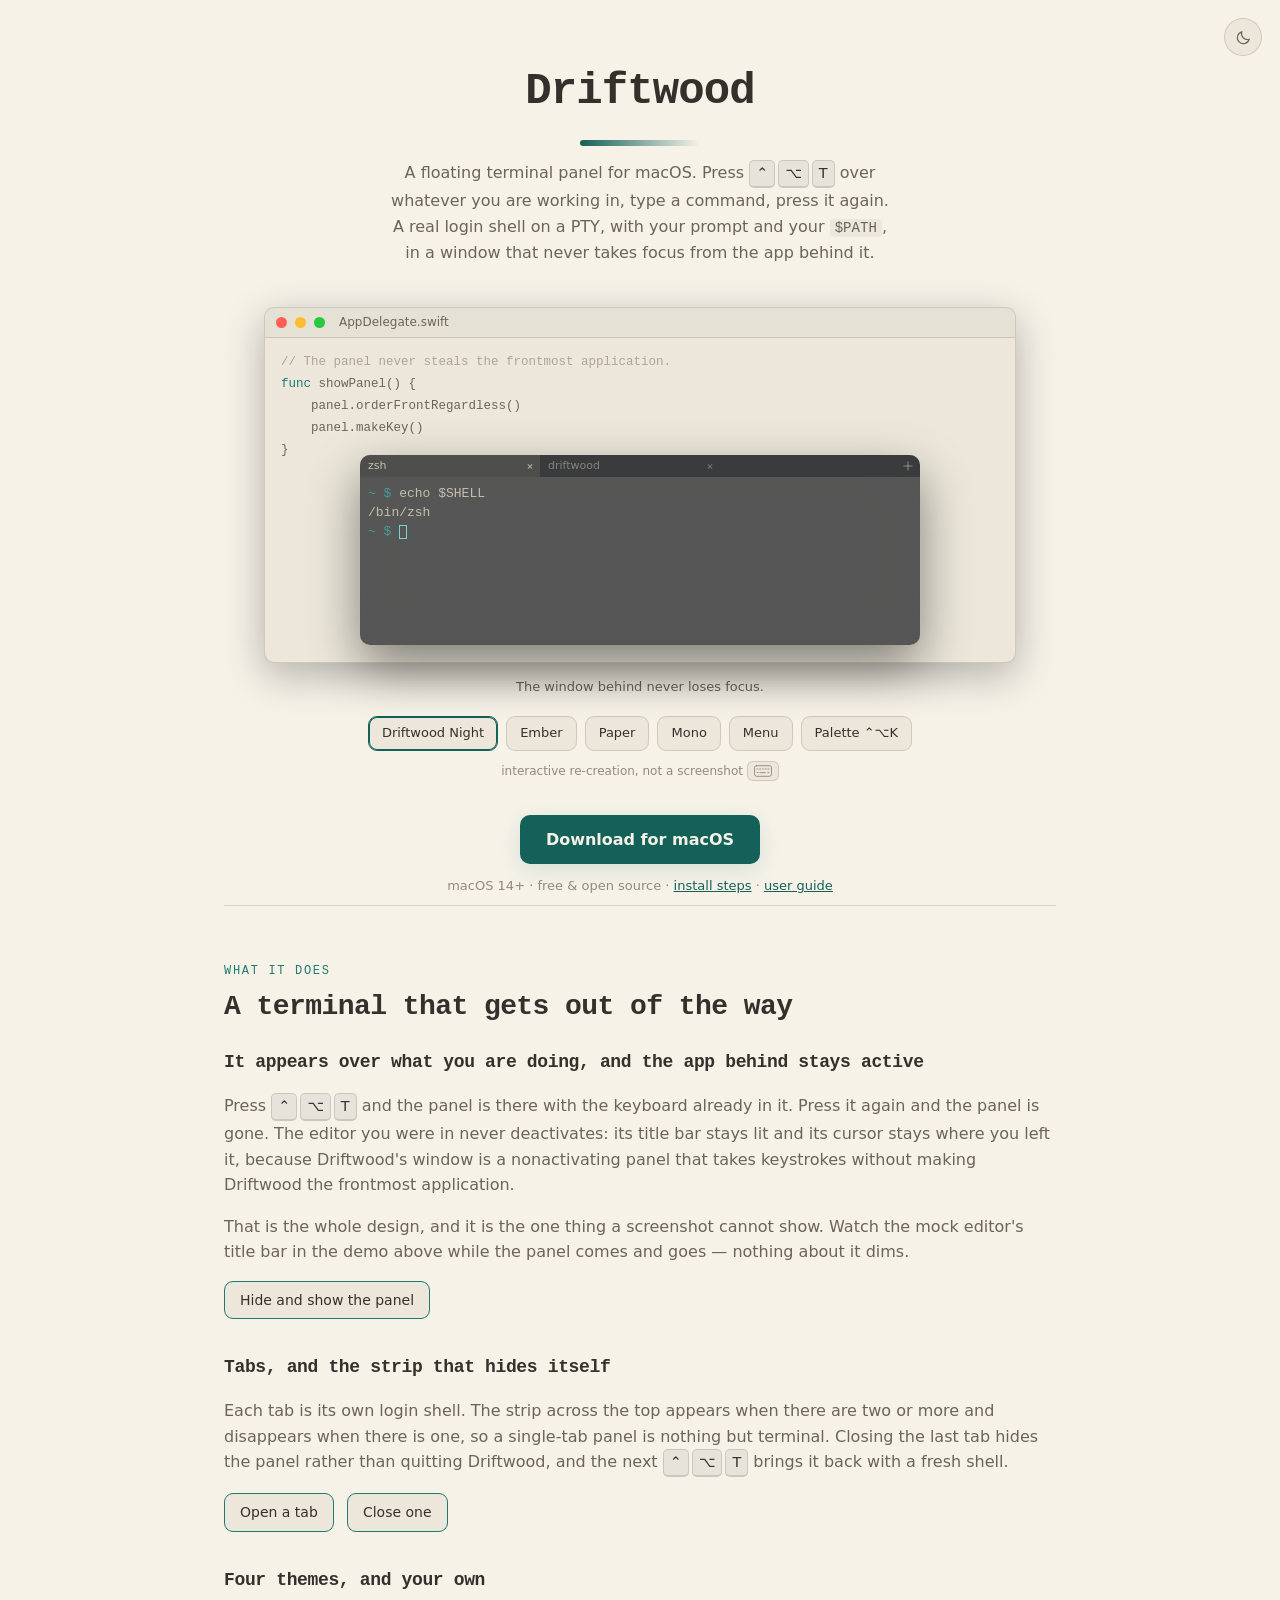
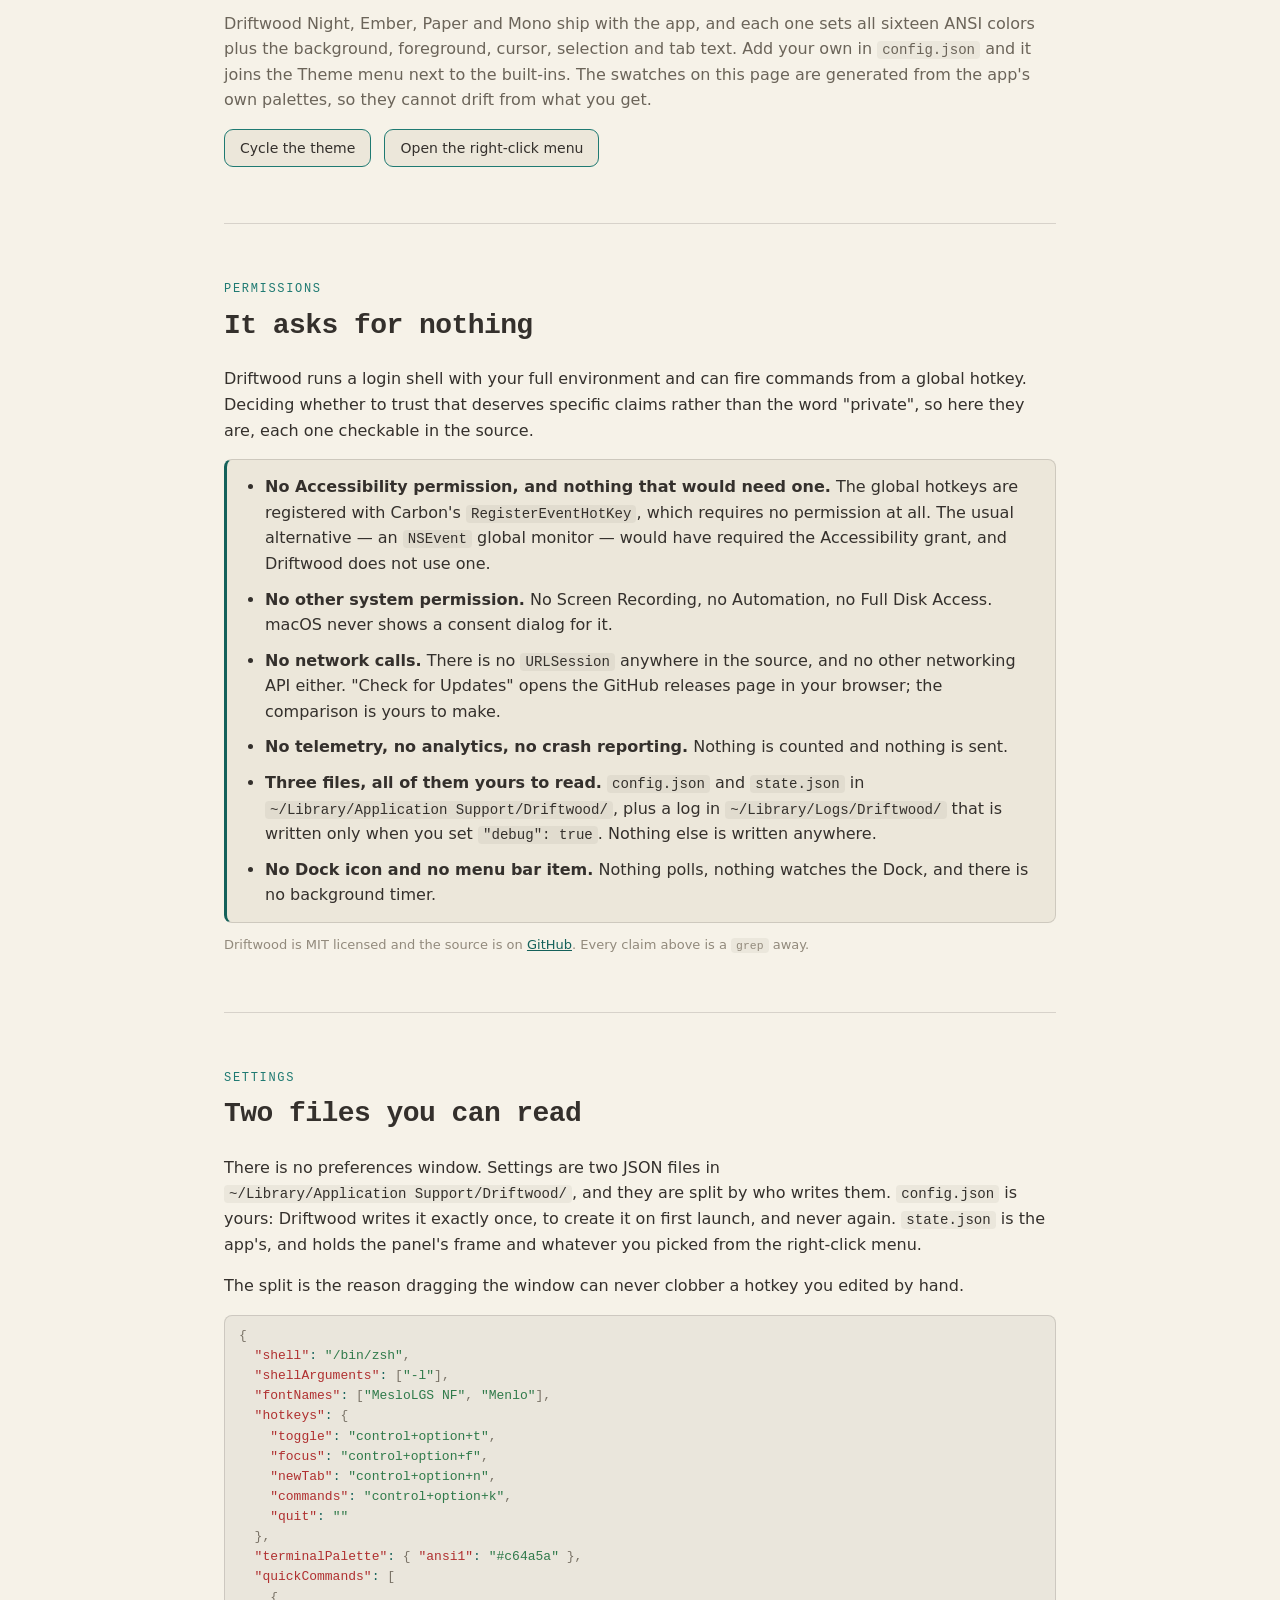
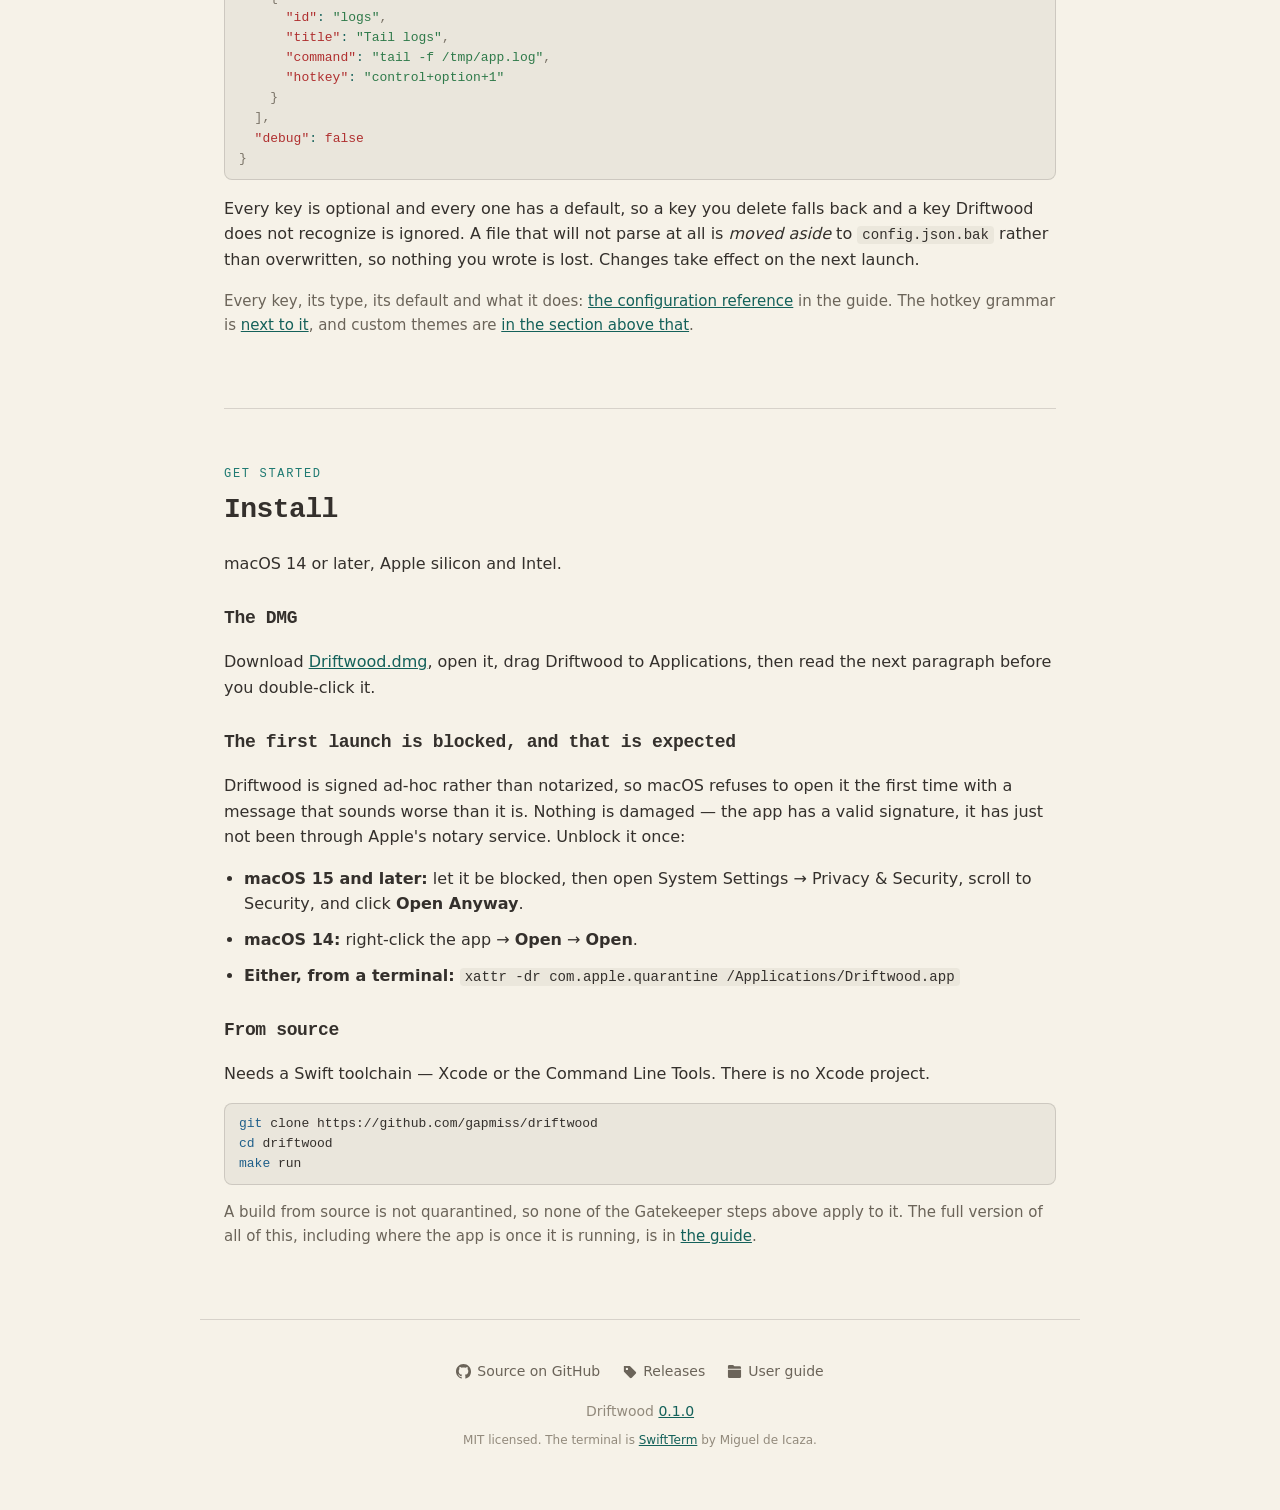
==== docs/index.html @ 50ad223b "Driftwood 0.1.0 — a floating terminal panel for macOS A borderless, blurred, always-on-top terminal " ====
<!doctype html>
<html lang="en">
<head>
  <meta charset="utf-8">
  <meta name="viewport" content="width=device-width, initial-scale=1">
  <title>Driftwood - a floating terminal panel for macOS</title>
  <meta name="description"
        content="A borderless, blurred, always-on-top terminal panel for macOS. Press Control-Option-T over whatever you are working in, type a command, press it again. No Dock icon, no permissions, no network calls.">
  <script>
    // Apply a saved mode before the stylesheet loads, so there's no flash.
    try {
      var mode = localStorage.getItem("driftwood-mode");
      if (mode === "light" || mode === "dark") {
        document.documentElement.dataset.theme = mode;
      }
    } catch (e) {}
  </script>
  <link rel="icon" href="favicon.svg" type="image/svg+xml">
  <link rel="icon" href="favicon.png" type="image/png" sizes="32x32">
  <link rel="apple-touch-icon" href="apple-touch-icon.png">
  <meta property="og:title" content="Driftwood — a floating terminal panel for macOS">
  <meta property="og:description"
        content="Press ⌃⌥T over whatever you are working in, type a command, press it again. The app behind never loses focus.">
  <meta property="og:image" content="og-image.png">
  <meta property="og:type" content="website">
  <meta name="twitter:card" content="summary_large_image">
  <link rel="stylesheet" href="style.css">
  <link rel="stylesheet" href="panel.css">
  <link rel="stylesheet" href="prism-driftwood.css">
</head>
<body>
<a class="skip" href="#what-it-does">Skip the demo</a>
<button class="mode-toggle" id="mode-toggle" aria-label="Toggle light/dark mode"></button>
<main>

  <header class="hero">
    <h1>Driftwood</h1>
    <p class="tagline">
      A floating terminal panel for macOS. Press <span class="keys"><kbd>&#x2303;</kbd><kbd>&#x2325;</kbd><kbd>T</kbd></span>
      over whatever you are working in, type a command, press it again.
      A real login shell on a PTY, with your prompt and your <code>$PATH</code>,
      in a window that never takes focus from the app behind it.
    </p>

    <!-- The stage: a mock editor window, with the re-created Driftwood panel
         floating over it. The editor's title bar stays *active* the whole time
         the panel has the keyboard — that is the one thing about this app a
         screenshot cannot show, and the reason it is the hero.

         The markup is written out here rather than built by driftwood.js, so
         the hero still shows what Driftwood looks like with scripting off.
         Step 4 makes these same nodes interactive; it does not replace them.
         The one thing that needs JavaScript is color: the --dw-* properties
         come from themes.js, which is generated from the app's own palettes,
         and hardcoding a fallback set here would be the hand-copied palette
         that arrangement exists to avoid. -->
    <div class="stage" id="stage">

      <div class="editor" id="editor" aria-hidden="true">
        <div class="editor-bar">
          <span class="editor-dot red"></span>
          <span class="editor-dot amber"></span>
          <span class="editor-dot green"></span>
          <span class="editor-title">AppDelegate.swift</span>
        </div>
        <div class="editor-body"><span class="c">// The panel never steals the frontmost application.</span>
<span class="k">func</span> showPanel() {
    panel.orderFrontRegardless()
    panel.makeKey()
}</div>
      </div>

      <div class="dw-panel" id="panel">

        <!-- Real buttons, in the markup rather than built by script, so the
             strip is the same shape with scripting on and off. driftwood.js
             re-renders this list from its tab model; it does not change the
             structure. -->
        <div class="dw-tabs" id="tabs">
          <div class="dw-tab is-active">
            <button type="button" class="dw-tab-btn">zsh</button>
            <button type="button" class="dw-close" aria-label="Close zsh"></button>
          </div>
          <div class="dw-tab">
            <button type="button" class="dw-tab-btn">driftwood</button>
            <button type="button" class="dw-close" aria-label="Close driftwood"></button>
          </div>
          <button type="button" class="dw-newtab" id="newtab" aria-label="New tab"></button>
        </div>

        <div class="dw-term" id="term">
          <!-- Everything the shell has printed. A log region, so a screen
               reader announces output as it arrives rather than only on
               focus. -->
          <div id="out" role="log" aria-live="polite" aria-label="Demo shell output">
            <p class="dw-line"><span class="dw-prompt">~ $</span> echo $SHELL</p>
            <p class="dw-line">/bin/zsh</p>
          </div>

          <!-- The prompt. The <input> sits invisibly on top of this line and
               takes the keystrokes; .dw-typed mirrors its value so the text
               is drawn in the terminal's own font and color, and the block
               cursor is ours rather than the browser's caret. -->
          <!-- No stray whitespace inside this element. .dw-line is pre-wrap,
               so a newline and an indent in the source render as a line break
               and a leading indent in the terminal. -->
          <p class="dw-line dw-inputline"><span class="dw-prompt">~ $</span> <span class="dw-typed" id="typed"></span><span class="dw-cursor" id="cursor" aria-hidden="true"></span><input id="input" class="dw-input" type="text" autocomplete="off" autocapitalize="off" autocorrect="off" spellcheck="false" maxlength="200" aria-label="Demo shell input"></p>
        </div>
      </div>

      <!-- Shown only once the last tab is closed, which hides the panel the
           way the app does. The app leaves nothing on screen at that point —
           ⌃⌥T is the only way back — but a web page cannot assume the visitor
           read the shortcut list, so this names the key and carries a button
           that does the same thing. -->
      <div class="stage-hint" id="stage-hint" hidden>
        <span>The panel is hidden, the way closing the last tab hides it.</span>
        <button type="button" class="chip" id="stage-hint-btn">Press <span class="keys"><kbd>&#x2303;</kbd><kbd>&#x2325;</kbd><kbd>T</kbd></span></button>
      </div>

      <!-- The right-click menu and the command palette are built by
           driftwood.js rather than written out here. Unlike the panel, they
           have no meaningful state with scripting off: a menu that cannot open
           and a palette that cannot filter would be dead chrome sitting on top
           of the hero, not a picture of anything. -->

    </div>

    <p class="stage-caption">The window behind never loses focus.</p>

    <div class="chips" id="chips"><!-- theme, menu and palette chips: driftwood.js --></div>
    <p class="chips-hint">
      interactive re-creation, not a screenshot
      <span class="keyhint-wrap">
        <!-- An inline SVG rather than the ⌨ character, which has no glyph in
             the system UI font and draws as an empty box. -->
        <button type="button" class="keyhint" id="keyhint" aria-expanded="false"
                aria-controls="keyhint-list" aria-label="Keyboard shortcuts">
          <svg viewBox="0 0 20 13" aria-hidden="true">
            <rect x="0.6" y="0.6" width="18.8" height="11.8" rx="2.2"/>
            <path d="M3.4 4.3h1M6.4 4.3h1M9.4 4.3h1M12.4 4.3h1M15.4 4.3h1M3.4 8.3h1M6.4 8.3h6.2M15.4 8.3h1"/>
          </svg>
        </button>
        <span class="keyhint-list" id="keyhint-list">
          <span><span class="keys"><kbd>&#x2303;</kbd><kbd>&#x2325;</kbd><kbd>T</kbd></span> hide and show the panel</span>
          <span><span class="keys"><kbd>&#x2303;</kbd><kbd>&#x2325;</kbd><kbd>K</kbd></span> quick-command palette</span>
          <span><span class="keys"><kbd>&#x2303;</kbd><kbd>&#x2325;</kbd><kbd>N</kbd></span> new tab</span>
          <span><span class="keys"><kbd>&#x2303;</kbd><kbd>&#x2325;</kbd><kbd>1</kbd></span> /
            <span class="keys"><kbd>&#x2303;</kbd><kbd>&#x2325;</kbd><kbd>2</kbd></span> the sample commands</span>
          <span class="keyhint-note">In the app, <span class="keys"><kbd>&#x2318;</kbd><kbd>T</kbd></span> and
            <span class="keys"><kbd>&#x2318;</kbd><kbd>W</kbd></span> also open and close a tab. This page cannot
            use them: a browser keeps both for its own tabs and will not hand them to a page.</span>
        </span>
      </span>
    </p>

    <div class="cta">
      <a class="download" href="https://github.com/gapmiss/driftwood/releases/latest/download/Driftwood.dmg">
        Download for macOS
      </a>
      <p class="fineprint">
        macOS 14+ &middot; free &amp; open source &middot;
        <a href="#install">install steps</a> &middot;
        <a href="guide.html">user guide</a>
      </p>
    </div>
  </header>

  <!-- ================================================================== -->
  <section id="what-it-does">
    <p class="kicker">What it does</p>
    <h2>A terminal that gets out of the way</h2>

    <!-- Each demo drives the hero above rather than describing it. The buttons
         start hidden and driftwood.js unhides them, so with scripting off this
         section is prose with no dead controls in it. -->
    <div class="demos">

      <div class="demo">
        <h3>It appears over what you are doing, and the app behind stays active</h3>
        <p>Press <span class="keys"><kbd>&#x2303;</kbd><kbd>&#x2325;</kbd><kbd>T</kbd></span> and the panel is
          there with the keyboard already in it. Press it again and the panel is gone. The editor you
          were in never deactivates: its title bar stays lit and its cursor stays where you left it,
          because Driftwood's window is a nonactivating panel that takes keystrokes without making
          Driftwood the frontmost application.</p>
        <p>That is the whole design, and it is the one thing a screenshot cannot show. Watch the mock
          editor's title bar in the demo above while the panel comes and goes — nothing about it dims.</p>
        <button type="button" class="demo-btn" data-demo="toggle" hidden>Hide and show the panel</button>
      </div>

      <div class="demo">
        <h3>Tabs, and the strip that hides itself</h3>
        <p>Each tab is its own login shell. The strip across the top appears when there are two or more
          and disappears when there is one, so a single-tab panel is nothing but terminal. Closing the
          last tab hides the panel rather than quitting Driftwood, and the next
          <span class="keys"><kbd>&#x2303;</kbd><kbd>&#x2325;</kbd><kbd>T</kbd></span> brings it back with a
          fresh shell.</p>
        <button type="button" class="demo-btn" data-demo="tab" hidden>Open a tab</button>
        <button type="button" class="demo-btn" data-demo="close-tab" hidden>Close one</button>
      </div>

      <div class="demo">
        <h3>Four themes, and your own</h3>
        <p>Driftwood Night, Ember, Paper and Mono ship with the app, and each one sets all sixteen ANSI
          colors plus the background, foreground, cursor, selection and tab text. Add your own in
          <code>config.json</code> and it joins the Theme menu next to the built-ins. The swatches on
          this page are generated from the app's own palettes, so they cannot drift from what you get.</p>
        <button type="button" class="demo-btn" data-demo="theme" hidden>Cycle the theme</button>
        <button type="button" class="demo-btn" data-demo="menu" hidden>Open the right-click menu</button>
      </div>

    </div>
  </section>

  <!-- ================================================================== -->
  <section id="privacy">
    <p class="kicker">Permissions</p>
    <h2>It asks for nothing</h2>

    <p>Driftwood runs a login shell with your full environment and can fire commands from a global
       hotkey. Deciding whether to trust that deserves specific claims rather than the word
       "private", so here they are, each one checkable in the source.</p>

    <div class="callout">
      <ul class="claims">
        <li><strong>No Accessibility permission, and nothing that would need one.</strong> The global
          hotkeys are registered with Carbon's <code>RegisterEventHotKey</code>, which requires no
          permission at all. The usual alternative — an <code>NSEvent</code> global monitor — would
          have required the Accessibility grant, and Driftwood does not use one.</li>
        <li><strong>No other system permission.</strong> No Screen Recording, no Automation, no Full
          Disk Access. macOS never shows a consent dialog for it.</li>
        <li><strong>No network calls.</strong> There is no <code>URLSession</code> anywhere in the
          source, and no other networking API either. "Check for Updates" opens the GitHub releases
          page in your browser; the comparison is yours to make.</li>
        <li><strong>No telemetry, no analytics, no crash reporting.</strong> Nothing is counted and
          nothing is sent.</li>
        <li><strong>Three files, all of them yours to read.</strong>
          <code>config.json</code> and <code>state.json</code> in
          <code>~/Library/Application&nbsp;Support/Driftwood/</code>, plus a log in
          <code>~/Library/Logs/Driftwood/</code> that is written only when you set
          <code>"debug": true</code>. Nothing else is written anywhere.</li>
        <li><strong>No Dock icon and no menu bar item.</strong> Nothing polls, nothing watches the
          Dock, and there is no background timer.</li>
      </ul>
    </div>

    <p class="fineprint">Driftwood is MIT licensed and the source is on
      <a href="https://github.com/gapmiss/driftwood">GitHub</a>. Every claim above is a
      <code>grep</code> away.</p>
  </section>

  <!-- ================================================================== -->
  <section id="settings">
    <p class="kicker">Settings</p>
    <h2>Two files you can read</h2>

    <p>There is no preferences window. Settings are two JSON files in
       <code>~/Library/Application&nbsp;Support/Driftwood/</code>, and they are split by who writes
       them. <code>config.json</code> is yours: Driftwood writes it exactly once, to create it on
       first launch, and never again. <code>state.json</code> is the app's, and holds the panel's
       frame and whatever you picked from the right-click menu.</p>

    <p>The split is the reason dragging the window can never clobber a hotkey you edited by hand.</p>

    <pre><code class="language-json">{
  "shell": "/bin/zsh",
  "shellArguments": ["-l"],
  "fontNames": ["MesloLGS NF", "Menlo"],
  "hotkeys": {
    "toggle": "control+option+t",
    "focus": "control+option+f",
    "newTab": "control+option+n",
    "commands": "control+option+k",
    "quit": ""
  },
  "terminalPalette": { "ansi1": "#c64a5a" },
  "quickCommands": [
    {
      "id": "logs",
      "title": "Tail logs",
      "command": "tail -f /tmp/app.log",
      "hotkey": "control+option+1"
    }
  ],
  "debug": false
}</code></pre>

    <p>Every key is optional and every one has a default, so a key you delete falls back and a key
       Driftwood does not recognize is ignored. A file that will not parse at all is <em>moved
       aside</em> to <code>config.json.bak</code> rather than overwritten, so nothing you wrote is
       lost. Changes take effect on the next launch.</p>

    <p class="build-note">Every key, its type, its default and what it does:
       <a href="guide.html#configuration">the configuration reference</a> in the guide. The hotkey
       grammar is <a href="guide.html#hotkeys">next to it</a>, and custom themes are
       <a href="guide.html#themes">in the section above that</a>.</p>
  </section>

  <!-- ================================================================== -->
  <section id="install">
    <p class="kicker">Get started</p>
    <h2>Install</h2>

    <p>macOS 14 or later, Apple silicon and Intel.</p>

    <!-- The Homebrew block ships commented out on purpose: there is no
         gapmiss/homebrew-tap cask for Driftwood yet, and a page that prints a
         `brew install` line for a cask nobody published sends visitors to an
         error. Uncomment this and the matching block in guide.html in the same
         commit that publishes the cask, so the two pages stay in step. The cask
         installs the same ad-hoc-signed app the DMG carries, so the Gatekeeper
         steps below apply on either path.
    <h3>Homebrew</h3>
    <pre><code class="language-bash">brew trust --cask gapmiss/tap/driftwood   # required for third-party taps
brew install --cask gapmiss/tap/driftwood</code></pre>
    -->

    <h3>The DMG</h3>
    <p>Download
      <a href="https://github.com/gapmiss/driftwood/releases/latest/download/Driftwood.dmg">Driftwood.dmg</a>,
      open it, drag Driftwood to Applications, then read the next paragraph before you
      double-click it.</p>

    <h3>The first launch is blocked, and that is expected</h3>
    <p>Driftwood is signed ad-hoc rather than notarized, so macOS refuses to open it the first time
       with a message that sounds worse than it is. Nothing is damaged — the app has a valid
       signature, it has just not been through Apple's notary service. Unblock it once:</p>
    <ul class="claims">
      <li><strong>macOS 15 and later:</strong> let it be blocked, then open System Settings &rarr;
        Privacy &amp; Security, scroll to Security, and click <strong>Open Anyway</strong>.</li>
      <li><strong>macOS 14:</strong> right-click the app &rarr; <strong>Open</strong> &rarr;
        <strong>Open</strong>.</li>
      <li><strong>Either, from a terminal:</strong>
        <code>xattr -dr com.apple.quarantine /Applications/Driftwood.app</code></li>
    </ul>

    <h3>From source</h3>
    <p>Needs a Swift toolchain — Xcode or the Command Line Tools. There is no Xcode project.</p>
    <pre><code class="language-bash">git clone https://github.com/gapmiss/driftwood
cd driftwood
make run</code></pre>
    <p class="build-note">A build from source is not quarantined, so none of the Gatekeeper steps
       above apply to it. The full version of all of this, including where the app is once it is
       running, is in <a href="guide.html#getting-started">the guide</a>.</p>
  </section>

</main>

<footer>
  <nav class="footer-links">
    <a href="https://github.com/gapmiss/driftwood">
      <svg viewBox="0 0 16 16" aria-hidden="true"><path d="M8 0C3.58 0 0 3.58 0 8c0 3.54 2.29 6.53 5.47 7.59.4.07.55-.17.55-.38 0-.19-.01-.82-.01-1.49-2.01.37-2.53-.49-2.69-.94-.09-.23-.48-.94-.82-1.13-.28-.15-.68-.52-.01-.53.63-.01 1.08.58 1.23.82.72 1.21 1.87.87 2.33.66.07-.52.28-.87.51-1.07-1.78-.2-3.64-.89-3.64-3.95 0-.87.31-1.59.82-2.15-.08-.2-.36-1.02.08-2.12 0 0 .67-.21 2.2.82.64-.18 1.32-.27 2-.27s1.36.09 2 .27c1.53-1.04 2.2-.82 2.2-.82.44 1.1.16 1.92.08 2.12.51.56.82 1.27.82 2.15 0 3.07-1.87 3.75-3.65 3.95.29.25.54.73.54 1.48 0 1.07-.01 1.93-.01 2.2 0 .21.15.46.55.38A8.01 8.01 0 0 0 16 8c0-4.42-3.58-8-8-8z"/></svg>
      Source on GitHub
    </a>
    <a href="https://github.com/gapmiss/driftwood/releases">
      <svg viewBox="0 0 16 16" aria-hidden="true"><path fill-rule="evenodd" d="M2 2h5.6c.4 0 .78.16 1.06.44l5.9 5.9a1.5 1.5 0 0 1 0 2.12l-4.1 4.1a1.5 1.5 0 0 1-2.12 0l-5.9-5.9A1.5 1.5 0 0 1 2 7.6V2zm3.25 4.5a1.25 1.25 0 1 0 0-2.5 1.25 1.25 0 0 0 0 2.5z"/></svg>
      Releases
    </a>
    <a href="guide.html">
      <svg viewBox="0 0 16 16" aria-hidden="true"><path d="M1 2.5A1.5 1.5 0 0 1 2.5 1h3.38a1.5 1.5 0 0 1 1.06.44l.56.56a1.5 1.5 0 0 0 1.06.44H13.5A1.5 1.5 0 0 1 15 3.94V5H1zM1 6h14v7.5a1.5 1.5 0 0 1-1.5 1.5h-11A1.5 1.5 0 0 1 1 13.5z"/></svg>
      User guide
    </a>
  </nav>
  <p class="version">
    Driftwood <a href="https://github.com/gapmiss/driftwood/releases/latest">0.1.0</a>
  </p>
  <p class="legal">
    MIT licensed. The terminal is
    <a href="https://github.com/migueldeicaza/SwiftTerm">SwiftTerm</a> by Miguel de Icaza.
  </p>
</footer>

<script src="themes.js"></script>
<script src="driftwood.js"></script>
<script src="mode.js"></script>
<script src="prism.min.js"></script>
<script src="prism-bash.min.js"></script>
<script src="prism-json.min.js"></script>
<script src="copy-code.js"></script>
</body>
</html>
---- docs/style.css ----
/* Driftwood site — hand-written, no build step. Dark scheme is Driftwood
   Night, light scheme is Paper: the app's own two schemes, so the site and the
   app cannot disagree about what Driftwood looks like. The accent is the
   default theme's cursor color. Mode follows the OS unless the toggle sets
   html[data-theme].

   The panel re-creation's own colors are NOT here — they come from themes.js,
   which is generated from TerminalTheme.swift. See panel.css. */

:root,
:root[data-theme="dark"] {
  --bg: #0a0e15;
  --bg-raised: #141821;
  --text: #e6e0d0;
  --text-secondary: #a8a294;
  --text-tertiary: #75798a;
  --accent: #459c9c;
  --accent-bright: #72d6cf;
  --border: rgba(255, 255, 255, 0.09);
  --panel-blur: blur(24px);
  --selection-bg: rgba(58, 124, 165, 0.4);
  --kbd-bg: rgba(255, 255, 255, 0.08);
  --code-bg: rgba(255, 255, 255, 0.05);
  --shadow-accent: rgba(114, 214, 207, 0.16);
}

@media (prefers-color-scheme: light) {
  :root:not([data-theme="dark"]) {
    --bg: #f6f2e8;
    --bg-raised: #ece7da;
    --text: #34302c;
    --text-secondary: #6b6459;
    --text-tertiary: #928a7c;
    --accent: #1f7a72;
    --accent-bright: #14615a;
    --border: rgba(52, 48, 44, 0.16);
    --selection-bg: rgba(58, 124, 165, 0.22);
    --kbd-bg: rgba(52, 48, 44, 0.07);
    --code-bg: rgba(52, 48, 44, 0.06);
    --shadow-accent: rgba(31, 122, 114, 0.14);
  }
}

:root[data-theme="light"] {
  --bg: #f6f2e8;
  --bg-raised: #ece7da;
  --text: #34302c;
  --text-secondary: #6b6459;
  --text-tertiary: #928a7c;
  --accent: #1f7a72;
  --accent-bright: #14615a;
  --border: rgba(52, 48, 44, 0.16);
  --selection-bg: rgba(58, 124, 165, 0.22);
  --kbd-bg: rgba(52, 48, 44, 0.07);
  --code-bg: rgba(52, 48, 44, 0.06);
  --shadow-accent: rgba(31, 122, 114, 0.14);
}

* { box-sizing: border-box; }

body {
  margin: 0;
  background: var(--bg);
  color: var(--text);
  font: 16px/1.6 -apple-system, BlinkMacSystemFont, "Segoe UI", system-ui, sans-serif;
  -webkit-font-smoothing: antialiased;
}

main {
  max-width: 880px;
  margin: 0 auto;
  padding: 0 24px;
}

h1, h2, h3, h4 {
  font-family: ui-monospace, "SF Mono", SFMono-Regular, Menlo, monospace;
  letter-spacing: -0.02em;
}

a { color: var(--accent-bright); }

::selection { background: var(--selection-bg); }

/* Skip link: the hero is a focus trap's worth of interactive parts, so give
   keyboard users a way past it to the prose. */
.skip {
  position: absolute;
  left: -9999px;
  top: 0;
  z-index: 30;
  padding: 10px 16px;
  background: var(--bg-raised);
  border: 1px solid var(--accent);
  border-radius: 8px;
}
.skip:focus { left: 16px; top: 16px; }

/* Keycaps: one <kbd> per key, grouped in .keys — the system font draws the
   Mac modifier symbols at full size where SF Mono renders them tiny. */
kbd {
  font-family: -apple-system, BlinkMacSystemFont, system-ui, sans-serif;
  font-size: 0.9em;
  color: var(--text);
  background: var(--kbd-bg);
  border: 1px solid var(--border);
  border-bottom-width: 2px;
  border-radius: 5px;
  padding: 1px 6px;
  white-space: nowrap;
}
.keys { display: inline-flex; gap: 3px; }
.keys kbd { min-width: 1.1em; text-align: center; }

code {
  font-family: ui-monospace, "SF Mono", Menlo, monospace;
  font-size: 0.88em;
  background: var(--code-bg);
  border-radius: 4px;
  padding: 1px 5px;
}

pre {
  background: var(--code-bg);
  border: 1px solid var(--border);
  border-radius: 8px;
  padding: 10px 14px;
  overflow-x: auto;
}
pre code { background: none; padding: 0; }

.copy-btn {
  position: absolute;
  top: 7px;
  right: 7px;
  width: 26px;
  height: 26px;
  display: grid;
  place-items: center;
  color: var(--text-tertiary);
  background: var(--kbd-bg);
  border: 1px solid var(--border);
  border-radius: 5px;
  padding: 0;
  cursor: pointer;
  opacity: 0;
  transition: opacity 0.15s, color 0.15s;
}
.copy-btn svg { width: 14px; height: 14px; }
pre:hover .copy-btn,
.copy-btn:focus-visible { opacity: 1; }
.copy-btn:hover { color: var(--text); }
.copy-btn.copied { color: var(--accent-bright); opacity: 1; }

.kicker {
  margin: 0 0 4px;
  font-family: ui-monospace, "SF Mono", Menlo, monospace;
  font-size: 12px;
  letter-spacing: 0.14em;
  text-transform: uppercase;
  color: var(--accent);
}

/* ---------- Mode toggle ---------- */

.mode-toggle {
  position: fixed;
  top: 18px;
  right: 18px;
  z-index: 10;
  width: 38px;
  height: 38px;
  display: grid;
  place-items: center;
  background: var(--bg-raised);
  color: var(--text-secondary);
  border: 1px solid var(--border);
  border-radius: 50%;
  cursor: pointer;
  padding: 0;
}
.mode-toggle:hover { color: var(--text); border-color: var(--accent); }
.mode-toggle svg {
  width: 17px;
  height: 17px;
  fill: none;
  stroke: currentColor;
  stroke-width: 1.6;
  stroke-linecap: round;
}

/* ---------- Hero ---------- */

.hero {
  text-align: center;
  padding-top: 56px;
}

.hero h1 {
  font-size: 44px;
  margin: 0 0 14px;
}

.hero h1::after {
  content: "";
  display: block;
  width: 120px;
  height: 6px;
  margin: 14px auto 0;
  border-radius: 3px;
  background: linear-gradient(90deg, var(--accent-bright), transparent);
}

.tagline {
  max-width: 580px;
  margin: 0 auto;
  color: var(--text-secondary);
  text-wrap: balance;
}

/* Names the one thing in the hero a still image cannot show. It sits directly
   under the stage rather than with the other caption, because it describes the
   editor window in the picture and not the demo as a whole. */
.stage-caption {
  margin: 14px 0 0;
  font-size: 13px;
  color: var(--text-secondary);
}

/* The chips row under the stage drives the re-creation. Buttons, not links —
   they change the demo's state and go nowhere. */
.chips {
  display: flex;
  justify-content: center;
  flex-wrap: wrap;
  gap: 8px;
  margin-top: 18px;
}

.chip {
  font: inherit;
  font-size: 13px;
  color: var(--text);
  background: var(--bg-raised);
  border: 1px solid var(--border);
  border-radius: 9px;
  padding: 6px 13px;
  cursor: pointer;
}
.chip:hover { border-color: var(--accent); }
.chip[aria-pressed="true"] {
  border-color: var(--accent-bright);
  box-shadow: 0 0 0 1px var(--accent-bright) inset;
}

.chips-hint {
  margin: 10px 0 0;
  font-size: 12px;
  color: var(--text-tertiary);
}

/* The keyboard-shortcut list. It opens on hover and on keyboard focus, and
   driftwood.js also makes a click toggle it — hover alone reaches neither a
   touch screen nor a keyboard, and this is where the page says which keys do
   anything. */
.keyhint-wrap { position: relative; display: inline-block; }

.keyhint {
  font: inherit;
  font-size: 13px;
  line-height: 1;
  color: var(--text-tertiary);
  background: var(--bg-raised);
  border: 1px solid var(--border);
  border-radius: 6px;
  padding: 3px 6px 1px;
  cursor: pointer;
  vertical-align: middle;
}
.keyhint:hover { color: var(--text); border-color: var(--accent); }
.keyhint svg {
  width: 18px;
  height: 12px;
  fill: none;
  stroke: currentColor;
  stroke-width: 1;
  stroke-linecap: round;
}

.keyhint-list {
  position: absolute;
  left: 50%;
  bottom: calc(100% + 8px);
  z-index: 12;
  display: none;
  width: 322px;
  transform: translateX(-50%);
  padding: 10px 12px;
  text-align: left;
  font-size: 12px;
  line-height: 1.8;
  color: var(--text-secondary);
  background: var(--bg-raised);
  border: 1px solid var(--border);
  border-radius: 9px;
  box-shadow: 0 12px 34px rgba(0, 0, 0, 0.35);
}
.keyhint-list > span { display: block; }
.keyhint-note {
  margin-top: 6px;
  padding-top: 6px;
  border-top: 1px solid var(--border);
  line-height: 1.5;
  color: var(--text-tertiary);
}
.keyhint:hover + .keyhint-list,
.keyhint:focus-visible + .keyhint-list,
.keyhint[aria-expanded="true"] + .keyhint-list,
.keyhint-list:hover { display: block; }

/* ---------- The demos under the hero ---------- */

.demos { display: grid; gap: 34px; }
.demo h3 { margin-top: 0; }
.demo p { color: var(--text-secondary); }

/* Each one drives the hero rather than describing it, so it scrolls the stage
   into view before acting — a button that changes something off-screen looks
   like a button that did nothing. */
.demo-btn {
  font: inherit;
  font-size: 14px;
  color: var(--text);
  background: var(--bg-raised);
  border: 1px solid var(--accent);
  border-radius: 9px;
  padding: 7px 15px;
  margin-right: 8px;
  cursor: pointer;
}
.demo-btn:hover { border-color: var(--accent-bright); }
.demo-btn[hidden] { display: none; }

.cta { margin: 34px 0 8px; }

.download {
  display: inline-block;
  font-weight: 600;
  text-decoration: none;
  color: var(--bg);
  background: var(--accent-bright);
  border-radius: 10px;
  padding: 12px 26px;
  box-shadow: 0 6px 22px var(--shadow-accent);
}
.download:hover { filter: brightness(1.08); }

.fineprint {
  margin: 12px 0 0;
  font-size: 13px;
  color: var(--text-tertiary);
}

/* ---------- Sections ---------- */

section { padding: 56px 0; border-top: 1px solid var(--border); }
section h2 { font-size: 28px; margin: 0 0 18px; }
section h3 { font-size: 18px; margin: 28px 0 8px; }

.steps { padding-left: 20px; }
.steps li { margin-bottom: 14px; }

.build-note { color: var(--text-secondary); font-size: 15px; }

.table-wrap { overflow-x: auto; }

table {
  width: 100%;
  border-collapse: collapse;
  font-size: 14px;
}
th, td {
  text-align: left;
  padding: 8px 12px;
  border-bottom: 1px solid var(--border);
  vertical-align: top;
}
th { color: var(--text-secondary); font-weight: 600; }

/* The privacy claims and the Gatekeeper steps: a list of full sentences, each
   opening with the thing it is about in bold. */
.claims { margin: 0; padding-left: 20px; }
.claims li { margin-bottom: 10px; }
.claims li:last-child { margin-bottom: 0; }

/* A claim the reader is being asked to trust — used for the privacy section
   and for the `run` flag's warning, which is the one place on this site where
   being wrong costs the reader a shell command they did not intend to run. */
.callout {
  background: var(--bg-raised);
  border: 1px solid var(--border);
  border-left: 3px solid var(--accent-bright);
  border-radius: 8px;
  padding: 14px 18px;
}
.callout.warn { border-left-color: #de6676; }

/* ---------- Footer ---------- */

footer {
  max-width: 880px;
  margin: 0 auto;
  padding: 40px 24px 60px;
  border-top: 1px solid var(--border);
  text-align: center;
  color: var(--text-tertiary);
  font-size: 14px;
}

.footer-links {
  display: flex;
  justify-content: center;
  flex-wrap: wrap;
  gap: 22px;
  margin-bottom: 18px;
}
.footer-links a {
  display: inline-flex;
  align-items: center;
  gap: 6px;
  text-decoration: none;
  color: var(--text-secondary);
}
.footer-links a:hover { color: var(--accent-bright); }
.footer-links svg { width: 15px; height: 15px; fill: currentColor; }

.version { margin: 0 0 8px; }
.legal { margin: 0; font-size: 12px; }

@media (max-width: 620px) {
  .hero h1 { font-size: 34px; }
  section { padding: 40px 0; }
}
---- docs/panel.css ----
/* The re-created Driftwood panel and the mock editor window behind it.
   This file draws the panel and nothing else: no behavior and no palette.
   driftwood.js paints a theme's colors onto the stage at load, and the theme
   switcher is that same assignment run again with another theme.

   Every color in the panel reads a --dw-* custom property. Those are set on
   .stage by driftwood.js from themes.js, which `make site` generates from
   TerminalTheme.swift, so no palette is hand-copied into this file and no
   color here can disagree with the app.

   The *measurements* are hand-copied, and that is a real drift risk with no
   guard behind it. Each one names its source below. They are structural
   numbers that have not changed since 0.1.0, and getting one wrong makes the
   mock slightly wrong rather than broken, which is why this is a comment and
   not a check.

   The mock editor deliberately uses the site's own colors (--text, --border),
   never a --dw-* one. It is a different application, and the whole point of
   the hero is that the two windows are separate: Driftwood has the keyboard
   while the editor stays active. Coloring both from one palette would erase
   the distinction the image exists to make. */

.stage {
  position: relative;
  height: 380px;
  margin-top: 18px;
}

/* ---------- The mock editor, behind ---------- */

/* It stays visually *active* the whole time the panel has the keyboard,
   because that is the behavior the app exists for: a nonactivating panel takes
   keystrokes without the app behind it deactivating. Nothing here dims, and
   nothing should be added that does. */
.editor {
  position: absolute;
  inset: 24px 40px 0;
  background: var(--bg-raised);
  border: 1px solid var(--border);
  border-radius: 10px;
  box-shadow: 0 12px 40px rgba(0, 0, 0, 0.28);
  overflow: hidden;
  text-align: left;
}

.editor-bar {
  display: flex;
  align-items: center;
  gap: 8px;
  height: 30px;
  padding: 0 11px;
  border-bottom: 1px solid var(--border);
  background: rgba(128, 128, 128, 0.06);
}

/* Traffic lights at full saturation, never the grey of an inactive window. */
.editor-dot {
  width: 11px;
  height: 11px;
  border-radius: 50%;
  flex: none;
}
.editor-dot.red { background: #ff5f57; }
.editor-dot.amber { background: #febc2e; }
.editor-dot.green { background: #28c840; }

.editor-title {
  margin-left: 6px;
  font-size: 12px;
  color: var(--text-secondary);
}

/* A <div> with `white-space: pre`, not a <pre>, even though <pre> is what this
   content is. Everything on this site that styles or enhances code blocks
   selects on the tag: style.css gives every <pre> a tinted background, a
   border and a radius, copy-code.js appends a copy button to each one, and
   Prism arrives in step 6. This is a picture of another application, not a
   snippet on offer, and as a <pre> it collected all three. The tag is the
   whole fix; the subtree is aria-hidden, so nothing is lost by it. */
.editor-body {
  margin: 0;
  padding: 14px 16px;
  font-family: ui-monospace, "SF Mono", SFMono-Regular, Menlo, monospace;
  font-size: 12.5px;
  line-height: 1.75;
  color: var(--text-secondary);
  white-space: pre;
  overflow: hidden;
}

/* Muted on purpose. The editor is scenery; the panel in front of it is the
   subject, and syntax coloring bright enough to read as a real editor pulls
   the eye off the terminal. */
.editor-body .k { color: var(--accent); }
.editor-body .s { color: var(--text-tertiary); }
.editor-body .c { color: var(--text-tertiary); opacity: 0.7; }

/* ---------- The panel, in front ---------- */

/* 10px radius is AppDelegate's `cornerRadius`; blur(24px) stands in for the
   NSVisualEffectView the tint sits on.

   The background is the theme's own alpha multiplied by the opacity preset,
   which is what `AppDelegate.applyTheme` does: the theme decides how
   translucent it wants to be, and the Opacity menu moves that decision rather
   than replacing it. That is why the alpha is published separately as
   --dw-bg-alpha instead of the panel just using --dw-bg. */
.dw-panel {
  position: absolute;
  left: 50%;
  bottom: 18px;
  transform: translateX(-50%);
  width: min(560px, 92%);
  border-radius: 10px;
  overflow: hidden;               /* the app needs masksToBounds for the same
                                     reason: square corners over a rounded
                                     window read as a rendering bug */
  background: rgb(var(--dw-bg-rgb) / calc(var(--dw-bg-alpha) * var(--dw-opacity, 1)));
  -webkit-backdrop-filter: var(--panel-blur);
  backdrop-filter: var(--panel-blur);
  box-shadow: 0 20px 50px rgba(0, 0, 0, 0.45);
  text-align: left;
  transition: opacity 0.14s ease, transform 0.14s ease;
}

/* Closing the last tab hides the panel, the way the app does — ⌃⌥T brings it
   back with a fresh shell. `inert` is what keeps the hidden panel out of the
   tab order and away from the pointer; the class only handles the look. Not
   `hidden`, which would cut the transition. */
.dw-panel.is-hidden {
  opacity: 0;
  transform: translateX(-50%) translateY(8px);
  pointer-events: none;
}

/* ---------- Tab strip ---------- */

/* 22px is TerminalMetrics.tabBarHeight. The strip is the theme's background
   color re-alphaed to 0.35 rather than a color of its own, which is what
   TabBar.draw does — that is why themes.js's background arrives split into
   --dw-bg (with its own alpha, for the panel) and --dw-bg-rgb (channels only,
   so this rule can set a different alpha). */
.dw-tabs {
  display: flex;
  align-items: stretch;
  height: 22px;
  background: rgb(var(--dw-bg-rgb) / 0.35);
}

/* The strip hides itself at one tab, which is SessionStack.showsTabBar —
   `sessions.count > 1`. It surprises people the first time, so the mock has
   to do it too. */
.dw-tabs[hidden] { display: none; }

/* Tabs share the strip evenly, capped at 180px and floored at 60px, from
   TabBar.tabWidth. The tab and its close button are siblings rather than one
   nested inside the other: both are real buttons, and a button inside a
   button is invalid markup that browsers resolve by dropping one of them. */
.dw-tab {
  position: relative;
  display: flex;
  align-items: center;
  flex: 1 1 0;
  min-width: 60px;
  max-width: 180px;
  font-size: 11px;                /* NSFont.systemFont(ofSize: 11) */
  color: rgb(var(--dw-tab-text-rgb) / 0.55);
  overflow: hidden;
}

.dw-tab.is-active {
  background: rgb(var(--dw-tab-text-rgb) / 0.14);
  color: var(--dw-tab-text);
}

.dw-tab-btn {
  flex: 1 1 auto;
  min-width: 0;
  padding: 0 20px 0 8px;          /* 8px is TabBar.horizontalInset; the 20 on
                                     the right is room for the close × */
  font: inherit;
  color: inherit;
  text-align: left;
  background: none;
  border: 0;
  cursor: pointer;
  white-space: nowrap;
  overflow: hidden;
  text-overflow: ellipsis;
}

/* The close ×, drawn as two strokes so it stays crisp — the same reason
   TabBar draws it with NSBezierPath instead of setting a glyph. 12px box,
   4px from the tab's right edge. */
.dw-close {
  position: absolute;
  right: 4px;
  width: 12px;
  height: 12px;
  flex: none;
  padding: 0;
  background: none;
  border: 0;
  cursor: pointer;
}
.dw-close::before,
.dw-close::after {
  content: "";
  position: absolute;
  left: 3px;
  top: 50%;
  width: 6px;
  height: 1px;
  background: rgb(var(--dw-tab-text-rgb) / 0.4);
}
.dw-close::before { transform: rotate(45deg); }
.dw-close::after { transform: rotate(-45deg); }
.dw-tab.is-active .dw-close::before,
.dw-tab.is-active .dw-close::after {
  background: rgb(var(--dw-tab-text-rgb) / 0.8);
}

/* The "+", 24px wide (TabBar.newTabButtonWidth). `margin-left: auto` pins it
   to the right edge, which is where TabBar.newTabRect puts it — the gap it
   leaves between the last tab and the "+" is the strip's empty region, and in
   the app that region is the window's drag handle. */
.dw-newtab {
  position: relative;
  width: 24px;
  flex: none;
  margin-left: auto;
  padding: 0;
  background: none;
  border: 0;
  cursor: pointer;
}
.dw-newtab::before,
.dw-newtab::after {
  content: "";
  position: absolute;
  left: 50%;
  top: 50%;
  background: rgb(var(--dw-tab-text-rgb) / 0.6);
}
.dw-newtab::before {
  width: 9px;
  height: 1px;
  transform: translate(-50%, -50%);
}
.dw-newtab::after {
  width: 1px;
  height: 9px;
  transform: translate(-50%, -50%);
}

/* ---------- Terminal ---------- */

/* 8px inset is TerminalMetrics.padding. The app's default is the 12pt font
   preset; 13px here, because a browser at 100% zoom on a non-Retina display
   renders 12px monospace a step smaller than macOS draws 12pt. */
.dw-term {
  position: relative;
  padding: 8px;
  height: 168px;
  overflow-y: auto;
  overscroll-behavior: contain;   /* scrolling to the end of the scrollback
                                     must not then scroll the page */
  font-family: ui-monospace, "SF Mono", SFMono-Regular, Menlo, monospace;
  font-size: var(--dw-font-size, 13px);
  line-height: 1.45;
  color: var(--dw-fg);
  cursor: text;
}

/* pre-wrap belongs on the line, never on .dw-term. Set on the container it
   also preserves the newline and indentation *between* the line elements in
   the source, which renders as a blank line between every row of output —
   the terminal ends up double-spaced for a reason invisible in the markup. */
.dw-line {
  margin: 0;
  white-space: pre-wrap;
  word-break: break-word;
}

/* The prompt is an ANSI role, not a one-off value, so a theme switch recolors
   it along with everything else. Output written by driftwood.js sets its
   colors the same way, per segment, which is why `ls` and `git status` change
   color with the theme. */
.dw-prompt { color: var(--dw-ansi6); }

/* The real <input>, laid over the prompt line and made invisible. It takes
   the keystrokes; .dw-typed mirrors its value back out in the terminal's font
   and color, and .dw-cursor draws the block. A text field styled to look like
   a terminal would be simpler, but it cannot draw a block cursor and it would
   render the typed text in the browser's idea of a form control.

   Not display:none and not off-screen: it has to stay a real focusable field
   at the place it appears, so that focus, an on-screen keyboard and a screen
   reader all land on the prompt the visitor is looking at. */
.dw-input {
  position: absolute;
  inset: 0;
  width: 100%;
  padding: 0;
  font: inherit;
  color: transparent;
  caret-color: transparent;       /* the block below is the cursor; the
                                     browser's own caret would be a second one */
  background: none;
  border: 0;
  outline: none;
}
.dw-input::selection { background: var(--dw-selection); }

.dw-inputline { position: relative; }

/* A block cursor at the cursor color, matching SwiftTerm's default shape.
   It hollows out when the shell does not have the keyboard, the way a real
   terminal does — on this page that is the difference between "click here and
   type" and "you are typing". */
.dw-cursor {
  display: inline-block;
  width: 0.62em;
  height: 1.1em;
  vertical-align: text-bottom;
  background: var(--dw-cursor);
  animation: dw-blink 1.06s steps(1, end) infinite;
}

.dw-term:not(.is-focused) .dw-cursor {
  background: none;
  box-shadow: inset 0 0 0 1px var(--dw-cursor);
  animation: none;
}

/* Keyboard focus has to be visible on the tab strip, where the buttons carry
   no border of their own. */
.dw-tab-btn:focus-visible,
.dw-close:focus-visible,
.dw-newtab:focus-visible {
  outline: 1px solid var(--dw-cursor);
  outline-offset: -1px;
}

/* ---------- The hidden-panel hint ---------- */

/* The app leaves nothing on screen when the panel is hidden — the hotkey is
   the only way back, and that is the whole point of it. A web page cannot
   assume the visitor read the shortcut list, and a stage that has gone empty
   with no way to refill it reads as a broken demo, so the hint carries a real
   button as well as naming the key. */
.stage-hint {
  position: absolute;
  left: 50%;
  bottom: 60px;
  transform: translateX(-50%);
  display: flex;
  align-items: center;
  gap: 10px;
  padding: 10px 14px;
  font-size: 13px;
  color: var(--text-secondary);
  background: var(--bg-raised);
  border: 1px solid var(--border);
  border-radius: 10px;
  box-shadow: 0 10px 30px rgba(0, 0, 0, 0.3);
}
.stage-hint[hidden] { display: none; }

/* ---------- The right-click menu ---------- */

/* An NSMenu is drawn by the system, not by the app, so this is the one part of
   the re-creation that must NOT use the terminal palette: the real menu does
   not change color when the theme does. It uses the site's own variables, the
   way the mock editor does. There are still no color literals here. */
.dw-menu {
  position: absolute;
  z-index: 6;
  min-width: 234px;
  margin: 0;
  padding: 5px 0;
  list-style: none;
  font-size: 13px;
  color: var(--text);
  background: var(--bg-raised);
  border: 1px solid var(--border);
  border-radius: 8px;
  box-shadow: 0 14px 40px rgba(0, 0, 0, 0.45);
}
.dw-menu[hidden] { display: none; }

/* A row that owns a submenu, and the submenu itself. The pair is wrapped so
   the submenu can be positioned against its own row rather than against the
   top of the menu. */
.dw-menuwrap { position: relative; }

/* A submenu opens to the right of its parent row, clamped back inside the
   stage by driftwood.js when there is no room. */
.dw-submenu {
  top: 0;
  left: 100%;
  min-width: 150px;
}

.dw-menuitem {
  position: relative;
  display: flex;
  align-items: center;
  gap: 10px;
  width: 100%;
  padding: 4px 12px 4px 26px;     /* 26 on the left is the checkmark column,
                                     which NSMenu reserves whether or not any
                                     row in the menu is checked */
  font: inherit;
  color: inherit;
  text-align: left;
  background: none;
  border: 0;
  cursor: default;
}
.dw-menuitem:hover,
.dw-menuitem:focus {
  background: var(--accent);
  color: var(--bg);
  outline: none;
}

/* Inert rows: everything the re-creation cannot honestly do — the three
   checkmarked toggles, Reset Position, Edit Configuration…, Check for
   Updates… and Quit. They are drawn dimmed and marked aria-disabled rather
   than removed, because the menu is also the guide to what the real menu
   contains. Arrow keys still land on them, which is how NSMenu behaves. */
.dw-menuitem[aria-disabled="true"] { color: var(--text-tertiary); }
.dw-menuitem[aria-disabled="true"]:hover,
.dw-menuitem[aria-disabled="true"]:focus {
  background: var(--code-bg);
  color: var(--text-tertiary);
}

.dw-menuitem[aria-checked="true"]::before {
  content: "\2713";
  position: absolute;
  left: 9px;
}

/* The key equivalent and the submenu arrow both sit at the right end. */
.dw-menu-key {
  margin-left: auto;
  font-size: 12px;
  opacity: 0.7;
}
.dw-menuitem[aria-haspopup="true"] .dw-menu-key { font-size: 11px; }

.dw-menu-sep {
  height: 1px;
  margin: 5px 10px;
  background: var(--border);
}

/* The version row: disabled in the app too, and here it also carries the one
   sentence that says which rows above it are real. */
.dw-menu-version {
  padding: 4px 12px 4px 26px;
  color: var(--text-tertiary);
}
.dw-menu-note {
  padding: 2px 12px 4px 26px;
  font-size: 11px;
  line-height: 1.35;
  color: var(--text-tertiary);
}

/* ---------- The command palette ---------- */

/* 380px and the 10px radius are CommandPalette's own `.frame(width: 380)` and
   `RoundedRectangle(cornerRadius: 10)`. It anchors above the panel, which is
   where `show(above:)` puts it. */
.dw-palette {
  position: absolute;
  left: 50%;
  bottom: 212px;                  /* 4px above the panel's top edge, which is
                                     `panelFrame.maxY + 4` in show(above:).
                                     The panel is 22 + 168 tall and sits 18
                                     from the bottom of the stage. */
  transform: translateX(-50%);
  z-index: 7;
  width: min(380px, 92%);
  color: var(--text);
  background: var(--bg-raised);
  border: 1px solid var(--border);
  border-radius: 10px;
  box-shadow: 0 18px 46px rgba(0, 0, 0, 0.5);
  overflow: hidden;
}
.dw-palette[hidden] { display: none; }

.dw-palette-filter {
  display: block;
  width: 100%;
  padding: 10px;
  font: inherit;
  font-size: 14px;
  color: inherit;
  background: none;
  border: 0;
  border-bottom: 1px solid var(--border);
  outline: none;
}

.dw-palette-list {
  margin: 0;
  padding: 0;
  list-style: none;
  max-height: 220px;              /* .frame(maxHeight: 220) in PaletteView */
  overflow-y: auto;
}

.dw-palette-row {
  display: flex;
  align-items: center;
  gap: 8px;
  width: 100%;
  padding: 5px 10px;
  font: inherit;
  color: inherit;
  text-align: left;
  background: none;
  border: 0;
  cursor: default;
}
.dw-palette-row.is-selected { background: var(--accent); color: var(--bg); }

.dw-palette-title { display: flex; flex-direction: column; min-width: 0; }
.dw-palette-cmd {
  font-family: ui-monospace, "SF Mono", SFMono-Regular, Menlo, monospace;
  font-size: 11px;
  opacity: 0.75;
  white-space: nowrap;
  overflow: hidden;
  text-overflow: ellipsis;
}

/* "runs" or "types", which is the whole reason the palette is in the hero:
   the difference between the two is not visible from a command's title and is
   not recoverable once Return has been pressed. */
.dw-palette-tag {
  margin-left: auto;
  font-size: 10px;
  opacity: 0.8;
}
.dw-palette-hotkey { font-size: 11px; opacity: 0.8; }

.dw-palette-empty {
  padding: 10px;
  color: var(--text-tertiary);
}

@keyframes dw-blink {
  0%, 50% { opacity: 1; }
  50.01%, 100% { opacity: 0; }
}

@media (prefers-reduced-motion: reduce) {
  .dw-panel { transition: none !important; }
  .dw-cursor { animation: none; }
}

@media (max-width: 620px) {
  .stage { height: 330px; --dw-font-size: 12px; }
  .editor { inset: 18px 12px 0; }
  .dw-term { min-height: 140px; }
  .dw-palette { width: min(340px, 94%); }
}
---- docs/prism-driftwood.css ----
/* Prism theme built from Driftwood Night's ANSI palette, so a code block on
   this site is colored the way the same text would be in the app's default
   theme. The hex values are copied by hand here rather than read from
   themes.js, because Prism is a stylesheet and cannot see a JS global — same
   hand-copy the app icon's script makes, and the same caveat: change
   driftwoodNight and this does not follow. */

:root,
:root[data-theme="dark"] {
  --tok-comment: #4b5763;   /* bright black — slate */
  --tok-string: #6fbf87;    /* bright green */
  --tok-keyword: #a98fc9;   /* bright magenta — dusk */
  --tok-number: #e0ba69;    /* bright yellow — brass */
  --tok-operator: #72d6cf;  /* bright cyan — the cursor color */
  --tok-punct: #757990;
  --tok-function: #5fa8d3;  /* bright blue */
  --tok-property: #de6676;  /* bright red — port light */
}

@media (prefers-color-scheme: light) {
  :root:not([data-theme="dark"]) {
    --tok-comment: #8a8478;
    --tok-string: #2f7a4a;
    --tok-keyword: #6b4a9c;
    --tok-number: #9a6b12;
    --tok-operator: #14615a;
    --tok-punct: #7a7367;
    --tok-function: #1f5f8a;
    --tok-property: #b03030;
  }
}

:root[data-theme="light"] {
  --tok-comment: #8a8478;
  --tok-string: #2f7a4a;
  --tok-keyword: #6b4a9c;
  --tok-number: #9a6b12;
  --tok-operator: #14615a;
  --tok-punct: #7a7367;
  --tok-function: #1f5f8a;
  --tok-property: #b03030;
}

code[class*="language-"],
pre[class*="language-"] {
  color: var(--text);
  font-family: ui-monospace, "SF Mono", Menlo, monospace;
  font-size: 13px;
  line-height: 1.55;
  tab-size: 2;
}

.token.comment,
.token.prolog,
.token.doctype,
.token.cdata { color: var(--tok-comment); font-style: italic; }

.token.punctuation { color: var(--tok-punct); }

.token.property,
.token.tag,
.token.boolean,
.token.constant,
.token.symbol,
.token.deleted { color: var(--tok-property); }

.token.number { color: var(--tok-number); }

.token.selector,
.token.attr-name,
.token.string,
.token.char,
.token.builtin,
.token.inserted { color: var(--tok-string); }

.token.operator,
.token.entity,
.token.url,
.token.variable { color: var(--tok-operator); }

.token.atrule,
.token.attr-value,
.token.keyword { color: var(--tok-keyword); }

.token.function,
.token.class-name { color: var(--tok-function); }

.token.important,
.token.bold { font-weight: 600; }
.token.italic { font-style: italic; }
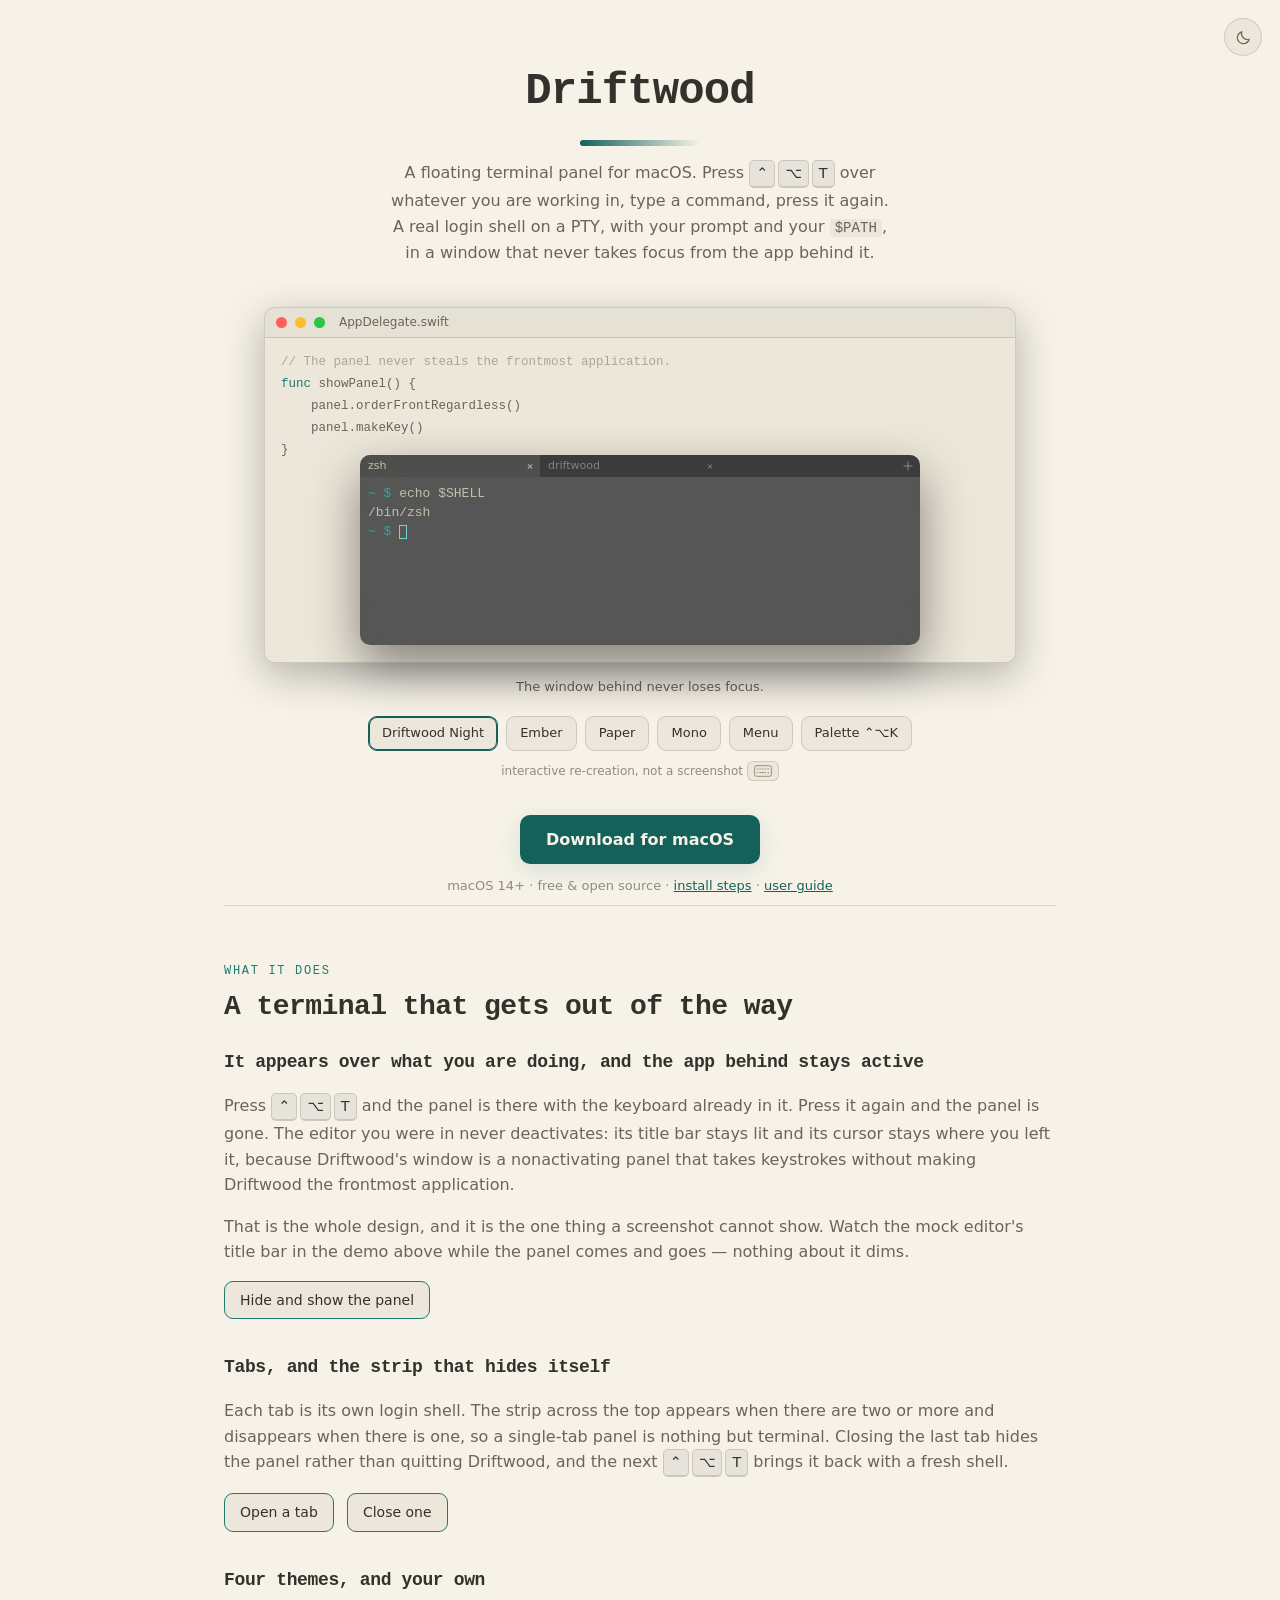
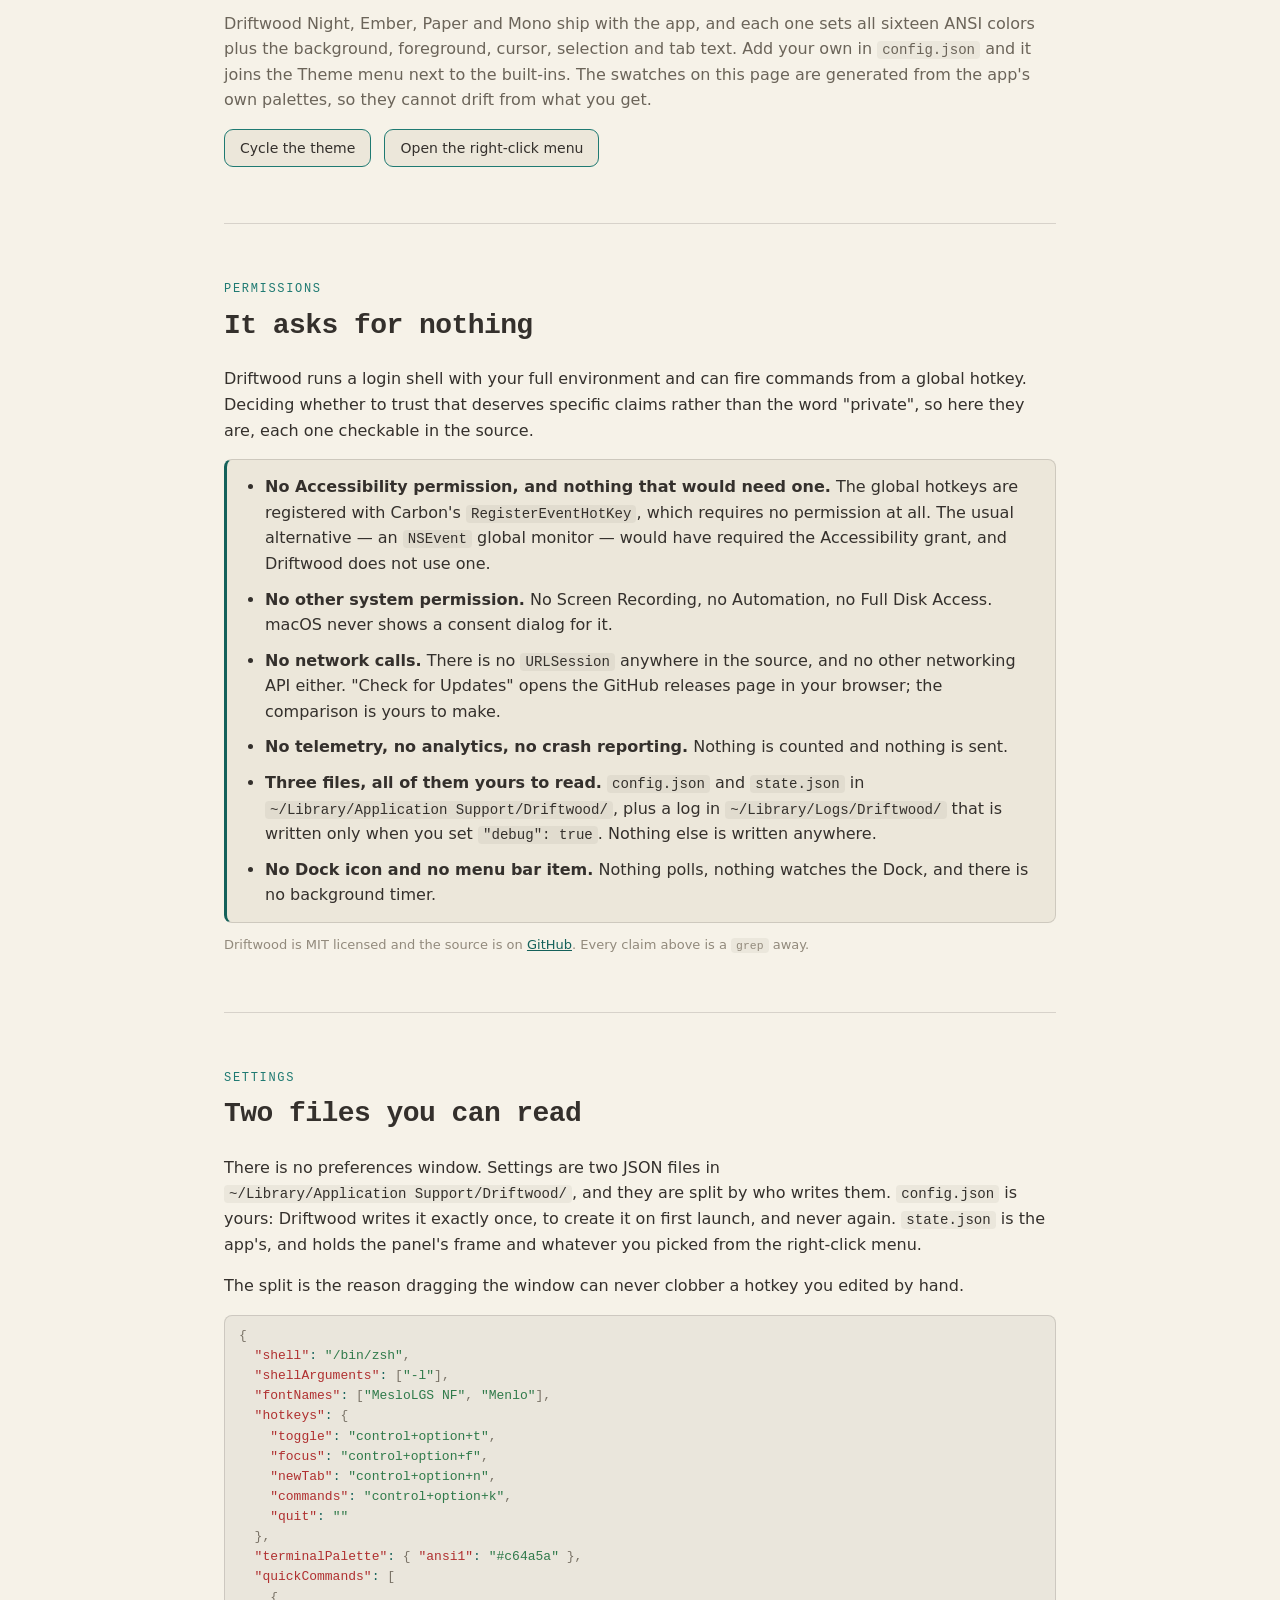
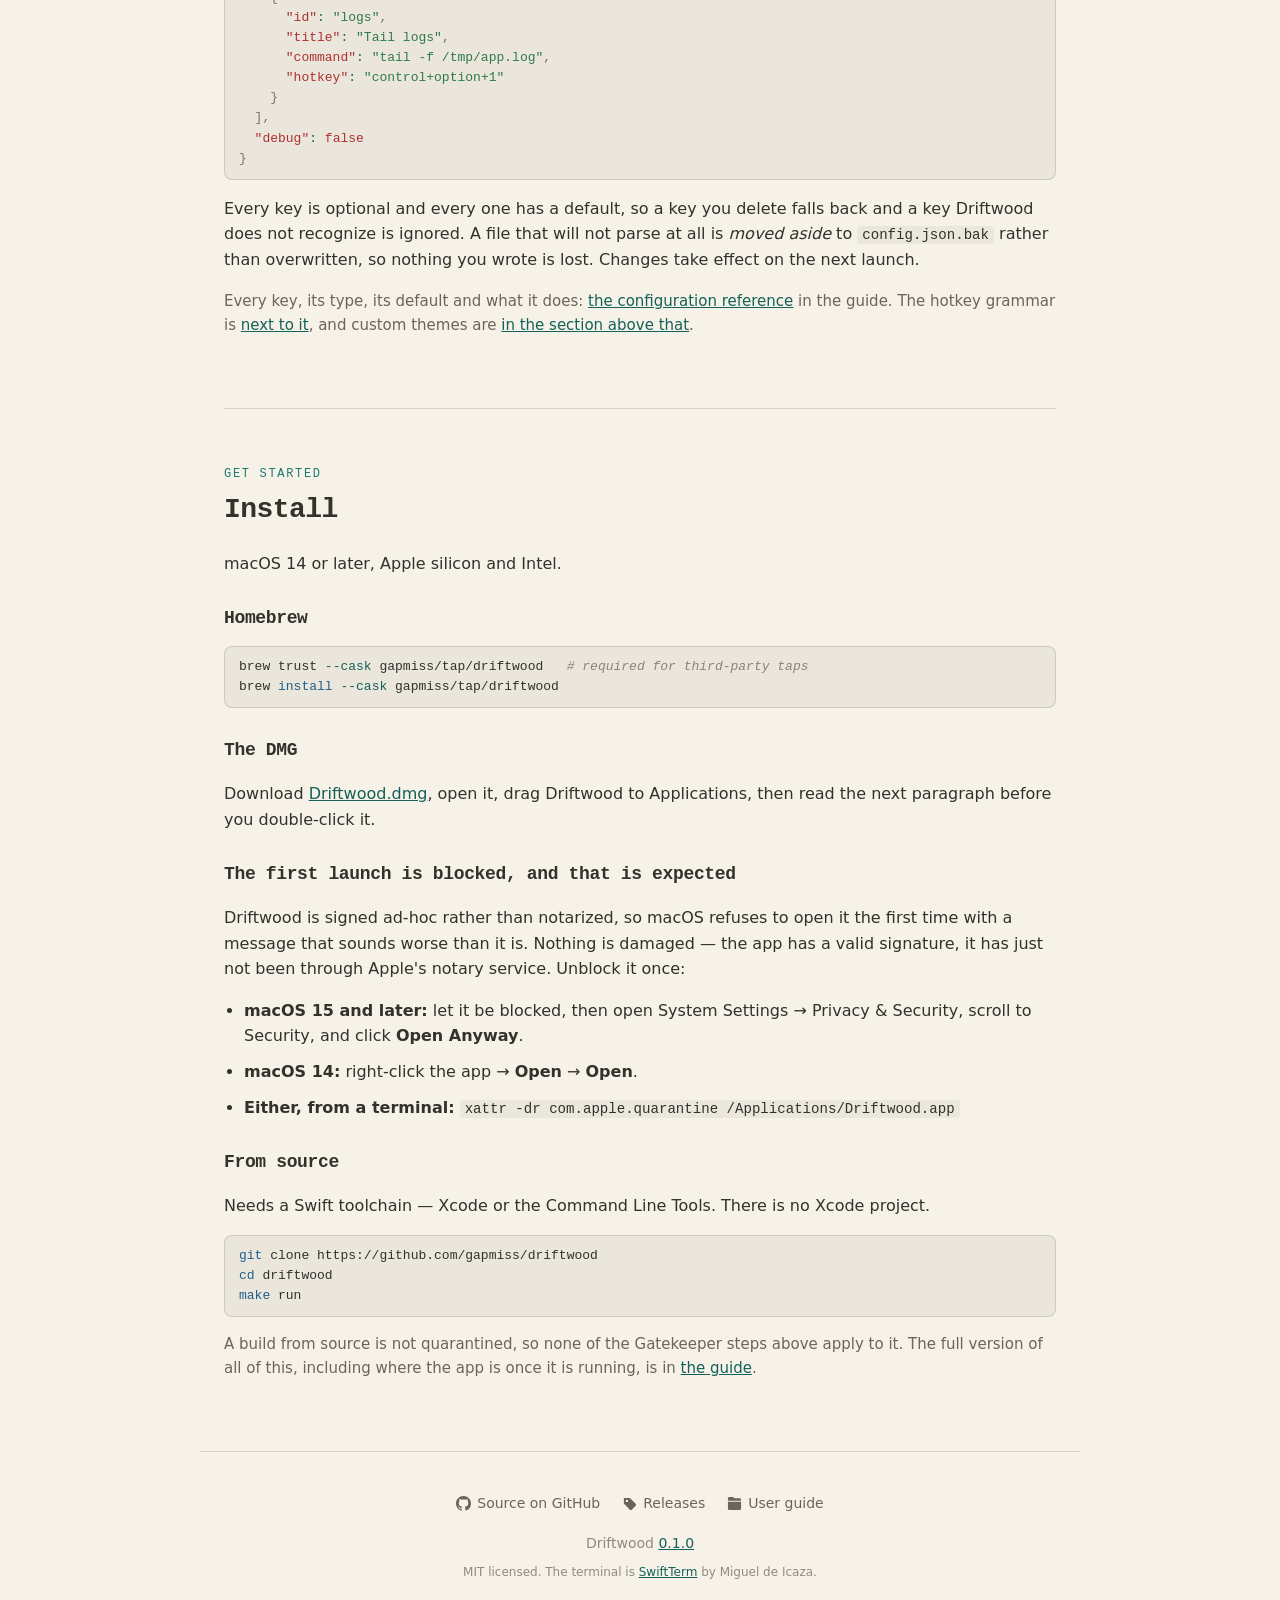
==== commit c059699c: "Uncomment the Homebrew install block on both pages gapmiss/homebrew-tap now carries a driftwood cask" ====
--- a/docs/index.html
+++ b/docs/index.html
@@ -303,17 +303,10 @@
 
     <p>macOS 14 or later, Apple silicon and Intel.</p>
 
-    <!-- The Homebrew block ships commented out on purpose: there is no
-         gapmiss/homebrew-tap cask for Driftwood yet, and a page that prints a
-         `brew install` line for a cask nobody published sends visitors to an
-         error. Uncomment this and the matching block in guide.html in the same
-         commit that publishes the cask, so the two pages stay in step. The cask
-         installs the same ad-hoc-signed app the DMG carries, so the Gatekeeper
-         steps below apply on either path.
+    <!-- guide.html carries the same two lines. Change them together. -->
     <h3>Homebrew</h3>
     <pre><code class="language-bash">brew trust --cask gapmiss/tap/driftwood   # required for third-party taps
 brew install --cask gapmiss/tap/driftwood</code></pre>
-    -->
 
     <h3>The DMG</h3>
     <p>Download
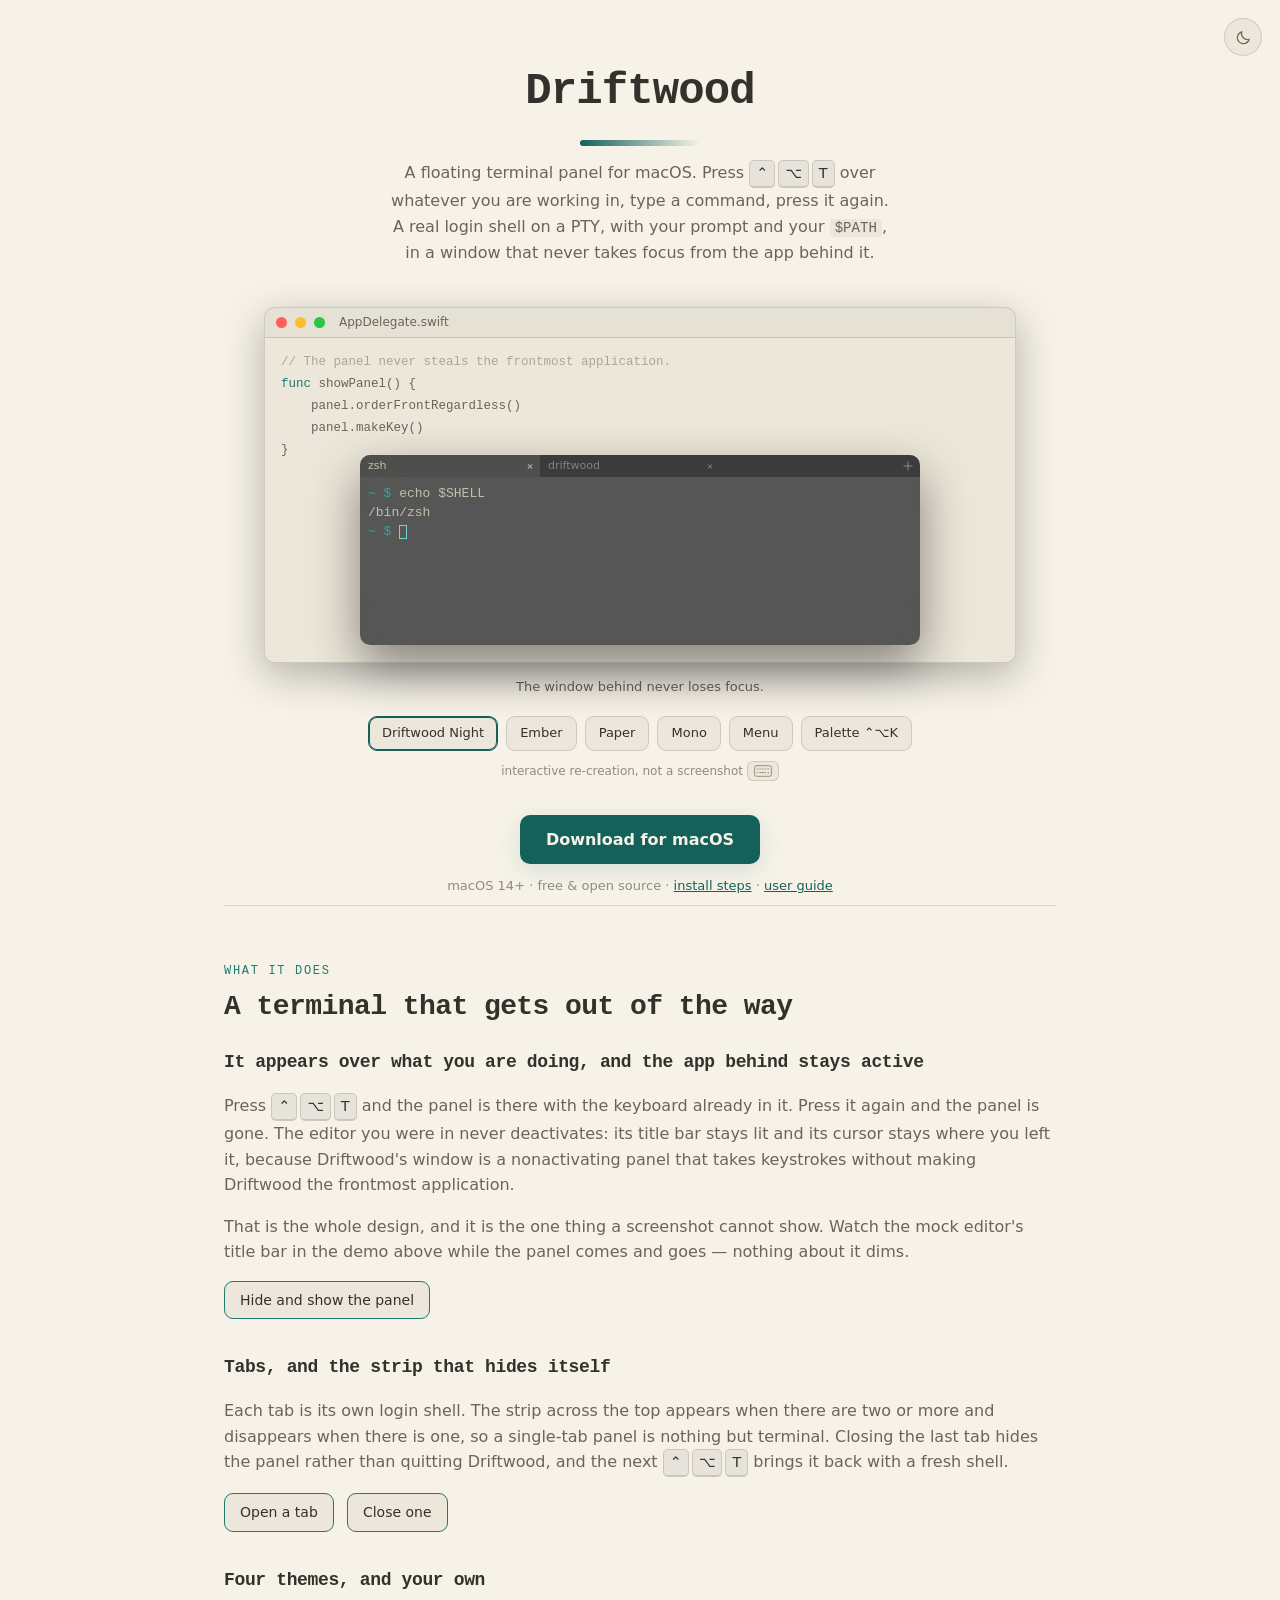
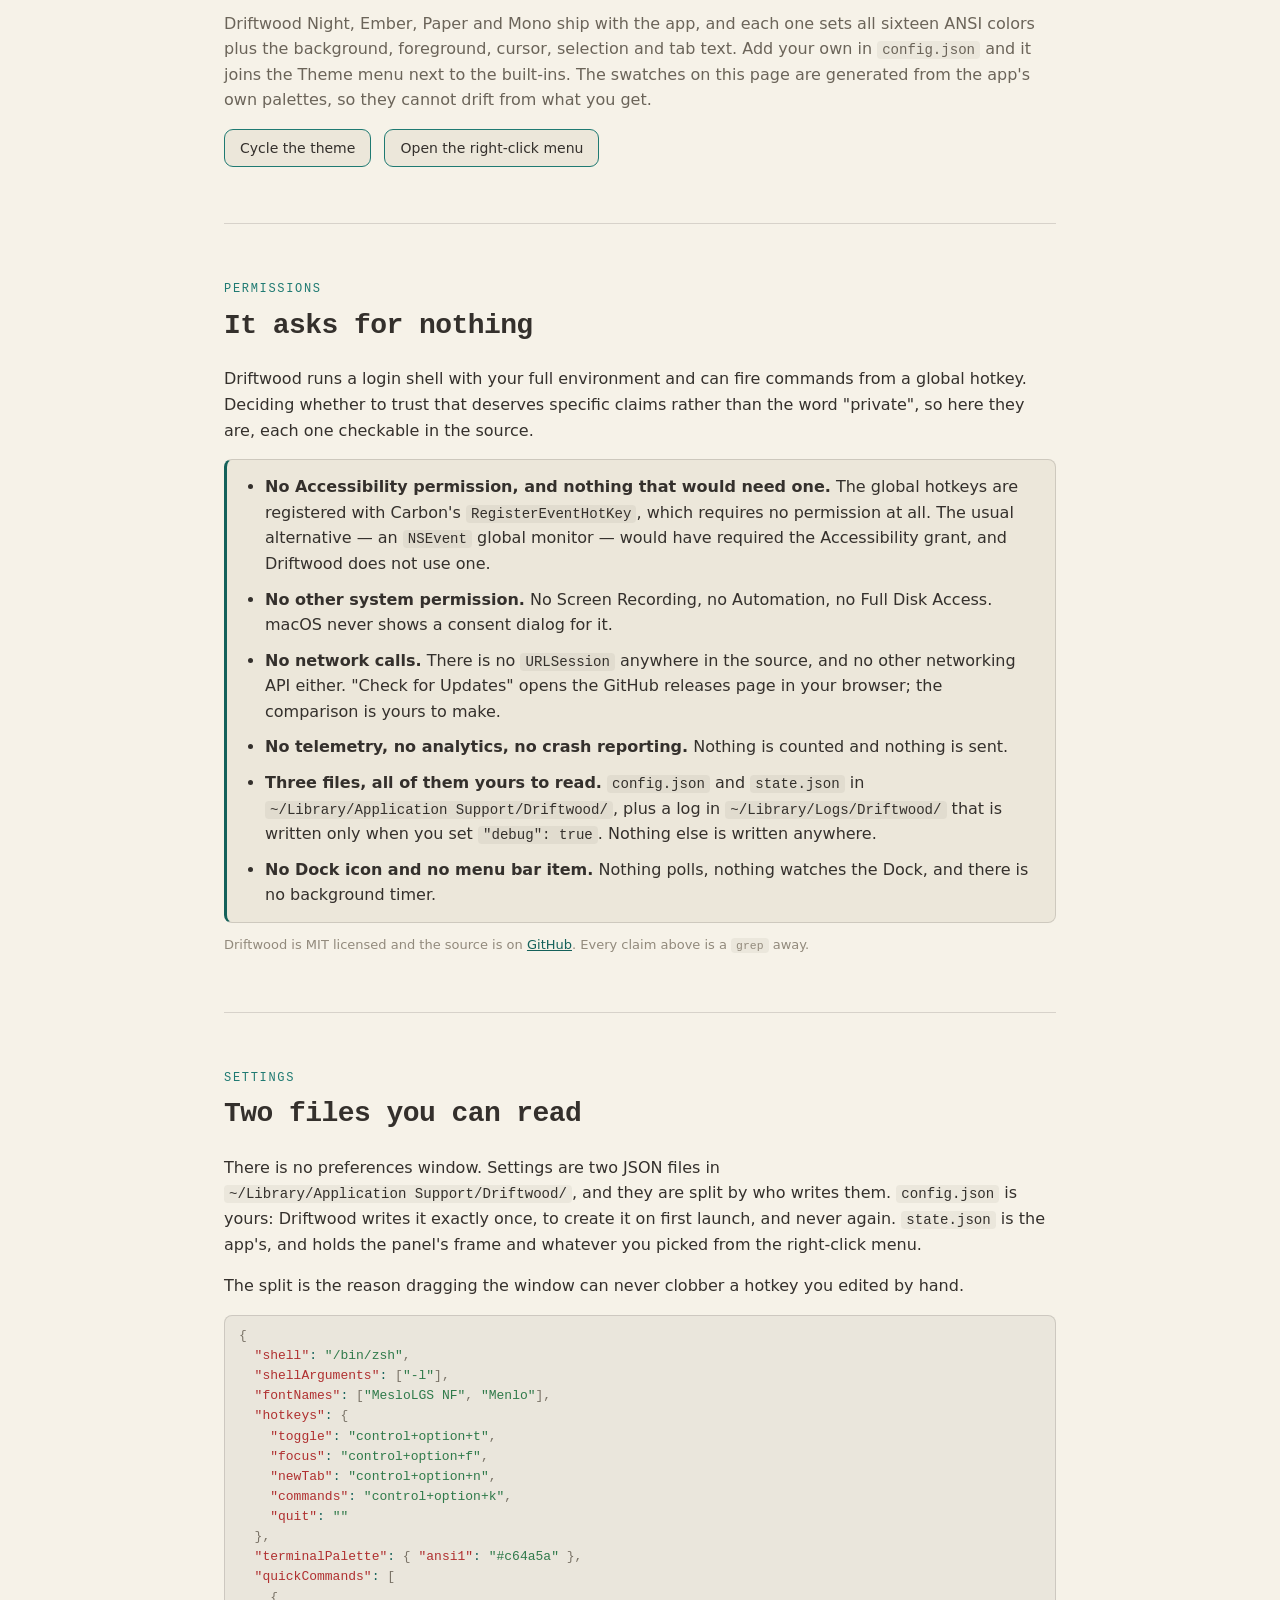
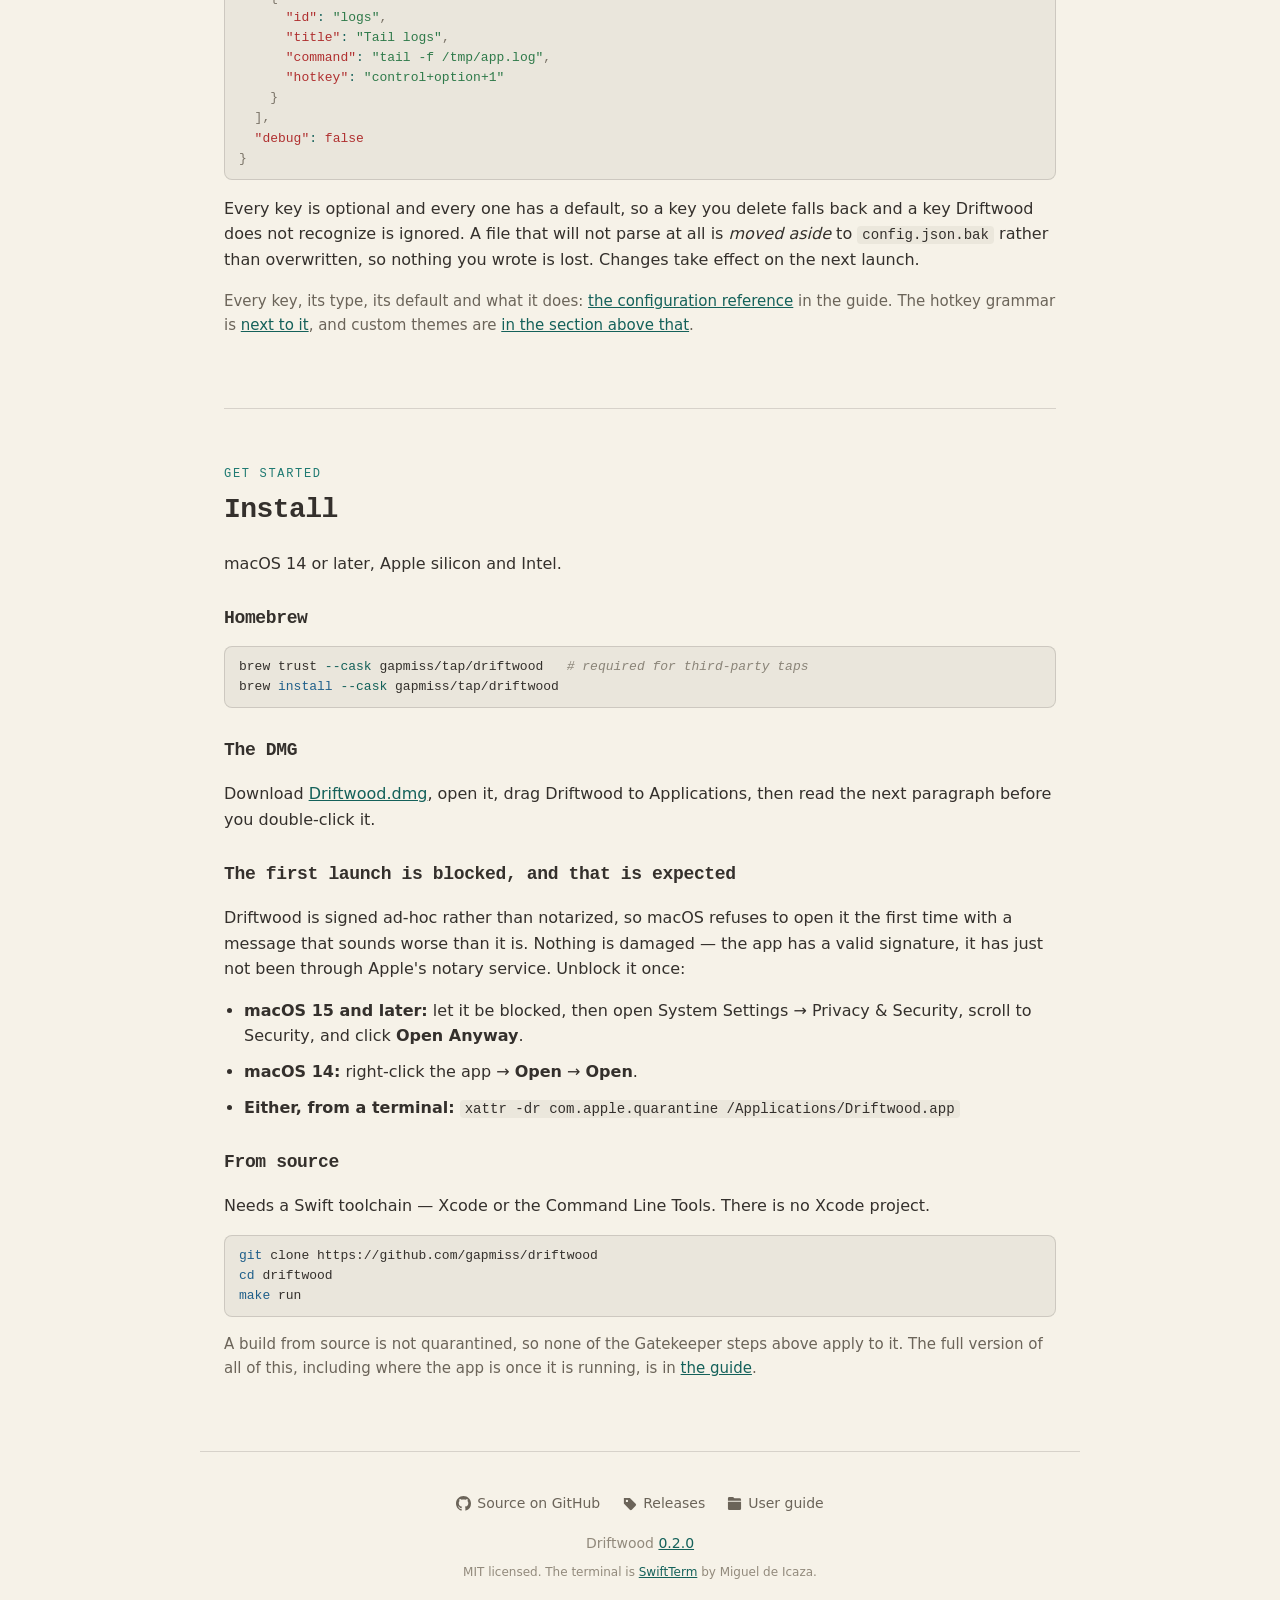
==== commit 47ccc061: "Driftwood 0.2.0 Bump VERSION, the bundle plist, both website footers and the CLAUDE.md intro, and cl" ====
--- a/docs/index.html
+++ b/docs/index.html
@@ -355,7 +355,7 @@
     </a>
   </nav>
   <p class="version">
-    Driftwood <a href="https://github.com/gapmiss/driftwood/releases/latest">0.1.0</a>
+    Driftwood <a href="https://github.com/gapmiss/driftwood/releases/latest">0.2.0</a>
   </p>
   <p class="legal">
     MIT licensed. The terminal is
--- a/docs/style.css
+++ b/docs/style.css
@@ -386,6 +386,19 @@
 }
 th { color: var(--text-secondary); font-weight: 600; }
 
+/* The menu reference: its first column is a list of menu item labels, and three
+   of them carry the ▸ that means "this row opens a submenu". At the default
+   column width the ▸ wrapped onto a line of its own under "Quick Commands",
+   which reads as a stray character rather than as part of the label. `width: 1%`
+   with `nowrap` sizes the column to its longest label and gives the rest to the
+   description. The table scrolls sideways inside .table-wrap on a narrow screen
+   rather than wrapping. */
+.menu-items td:first-child,
+.menu-items th:first-child {
+  width: 1%;
+  white-space: nowrap;
+}
+
 /* The privacy claims and the Gatekeeper steps: a list of full sentences, each
    opening with the thing it is about in bold. */
 .claims { margin: 0; padding-left: 20px; }
--- a/docs/panel.css
+++ b/docs/panel.css
@@ -310,6 +310,14 @@
   border: 0;
   outline: none;
 }
+/* Selection inside the panel is the theme's selection color, not the site's.
+   Without the descendant rule, dragging across terminal output picks up the
+   page-wide `::selection` in style.css — the site's chrome blue, at an alpha
+   chosen for the page background, over a panel painted in whichever theme the
+   visitor picked. It reads as a bug in the theme. `.dw-input` needs its own
+   rule because the input is the selection's element, not a descendant of one
+   that matches. */
+.dw-panel ::selection { background: var(--dw-selection); }
 .dw-input::selection { background: var(--dw-selection); }
 
 .dw-inputline { position: relative; }
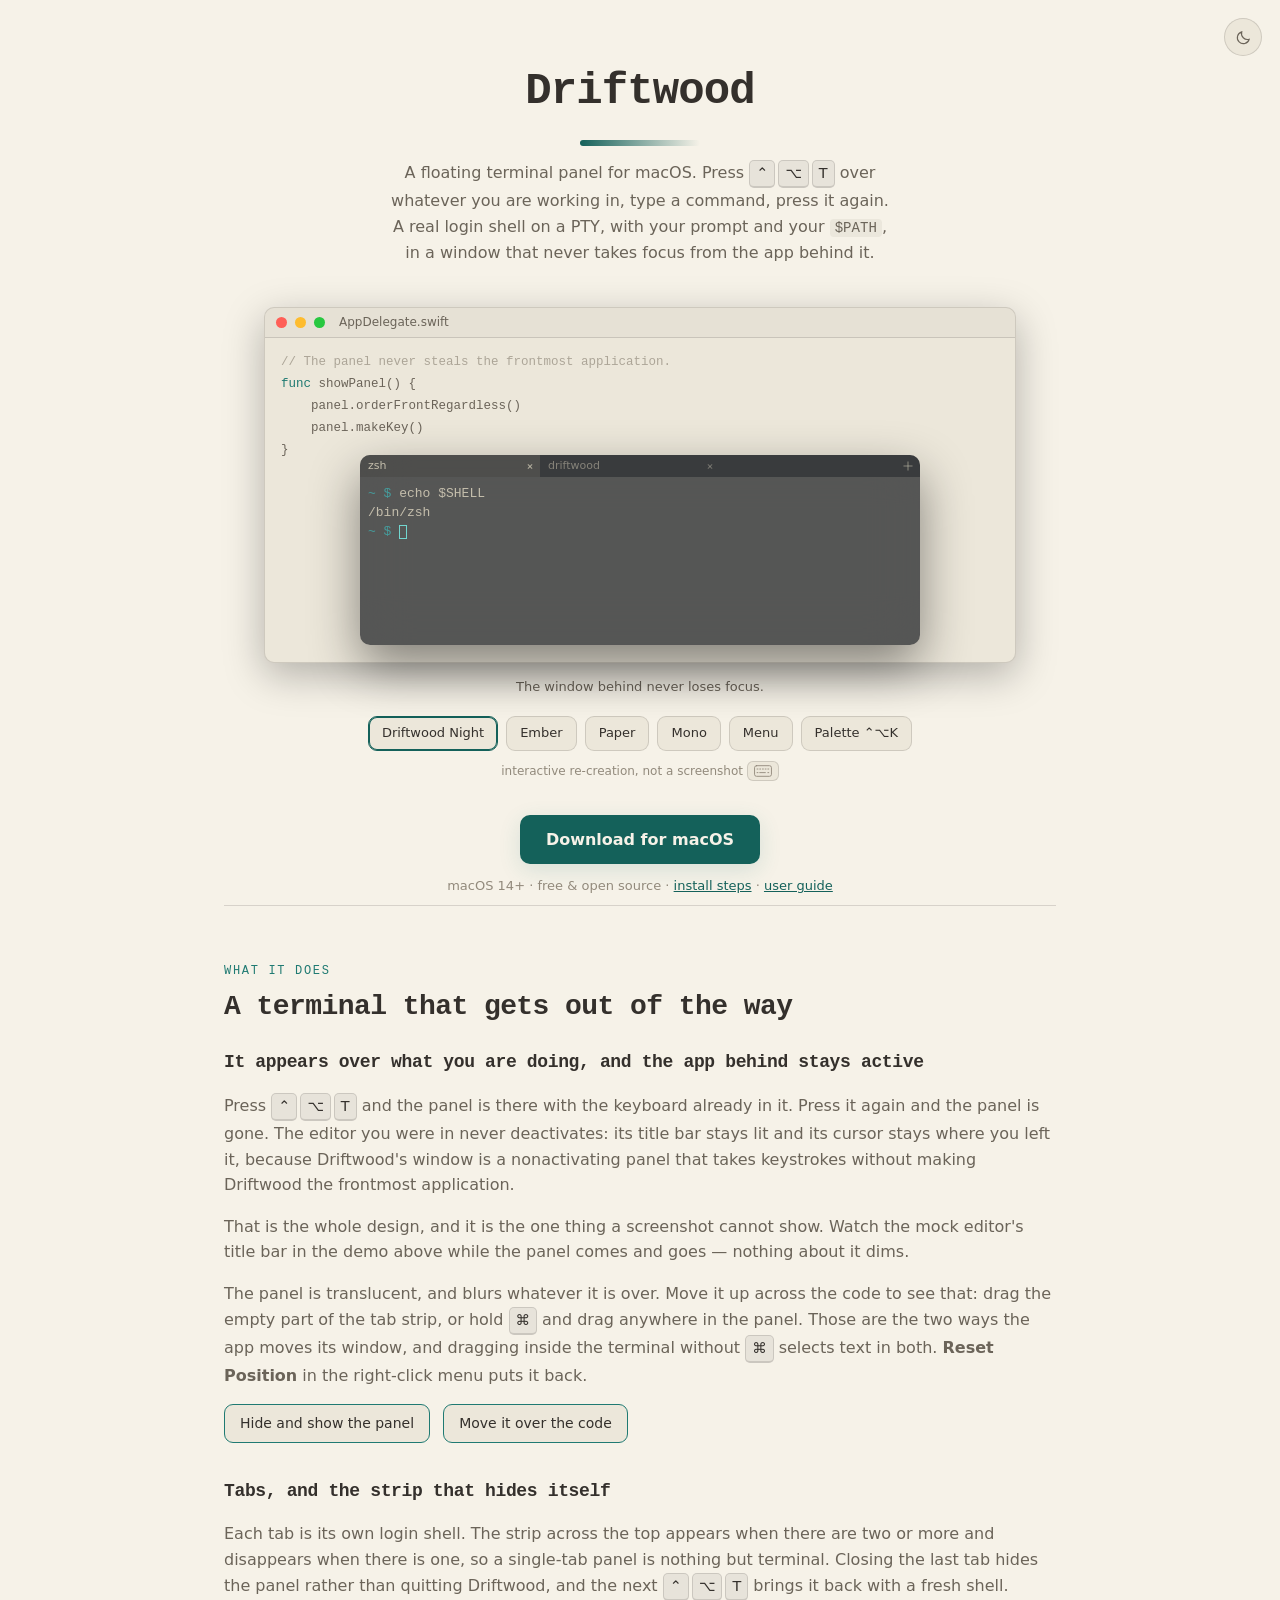
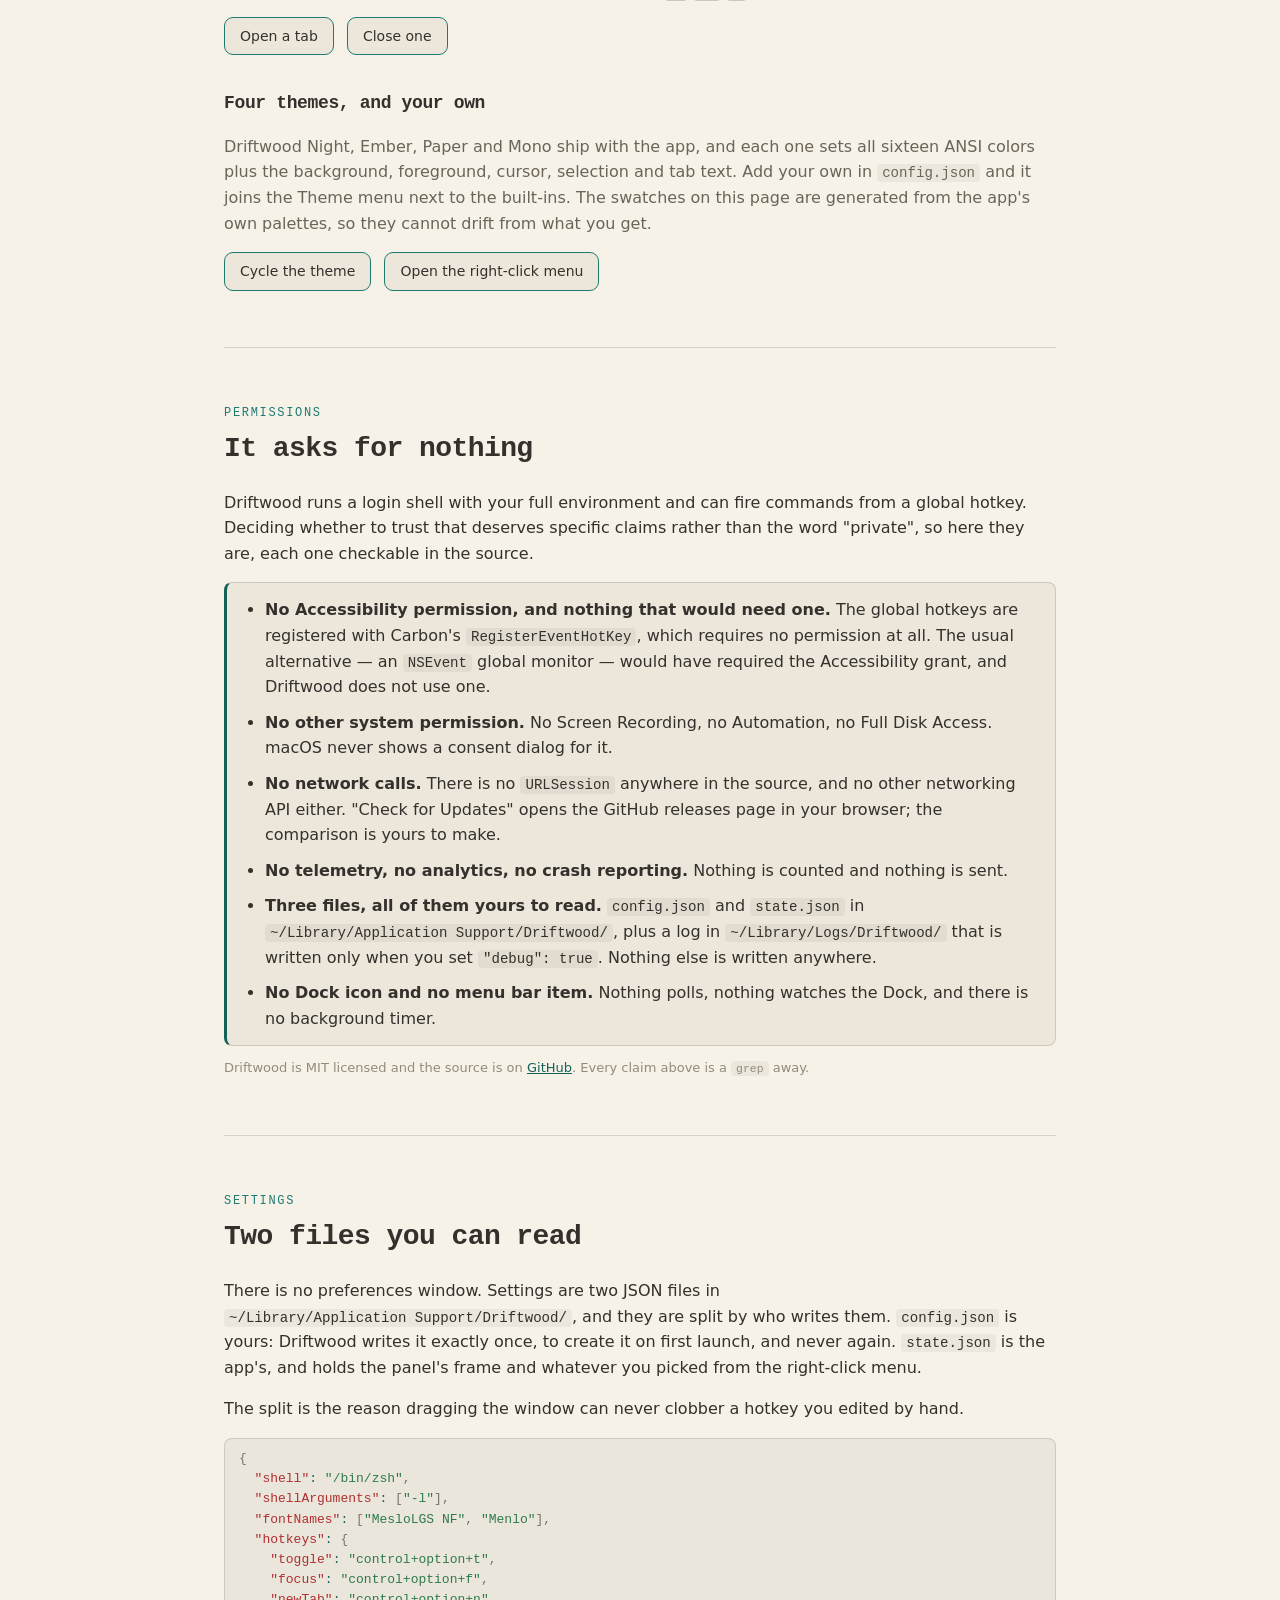
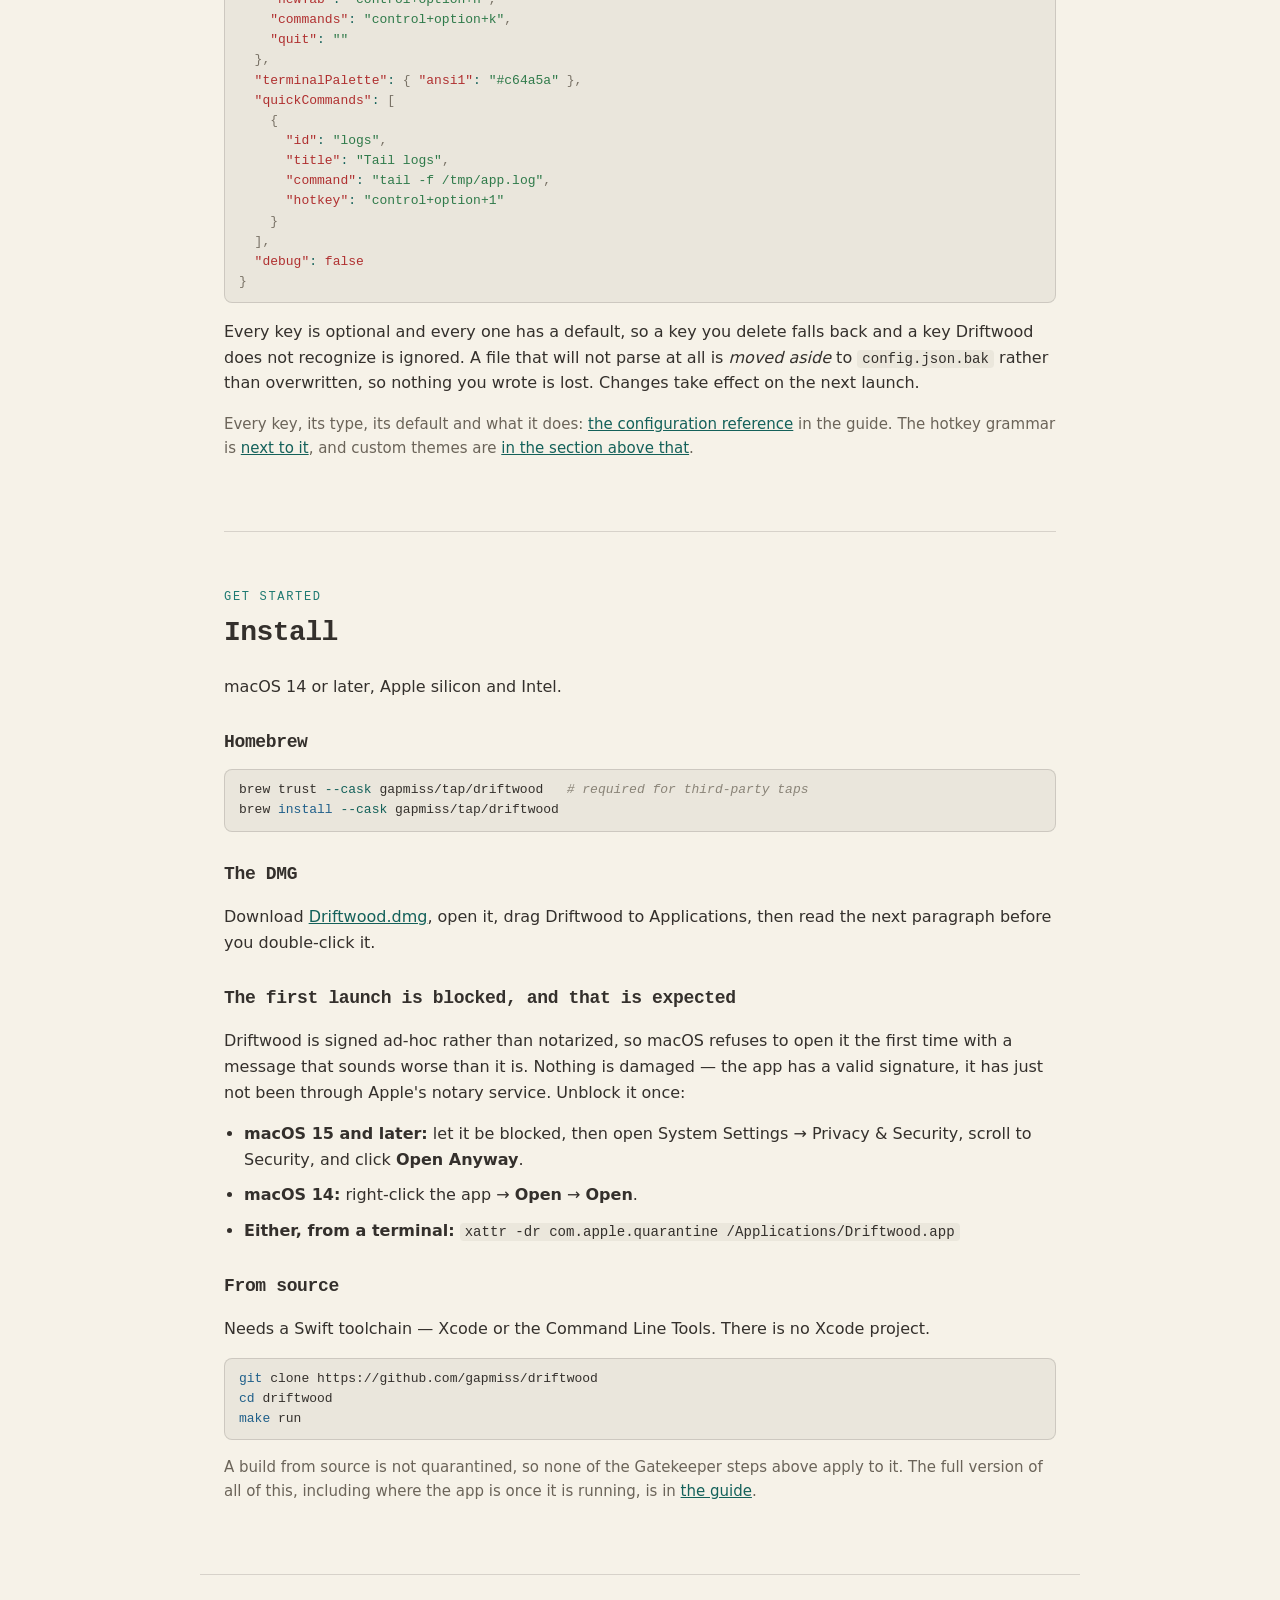
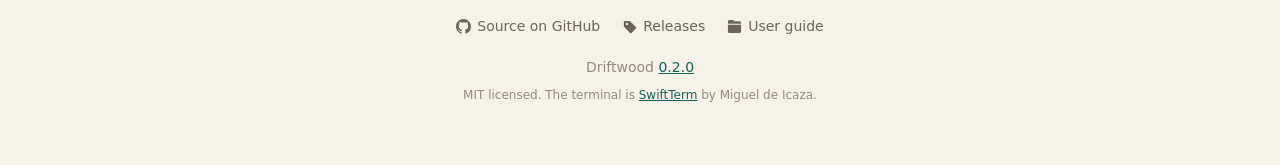
==== commit a123ad08: "Let the demo panel be dragged over the mock editor The hero's panel sat at the bottom of the stage, " ====
--- a/docs/index.html
+++ b/docs/index.html
@@ -147,6 +147,9 @@
           <span><span class="keys"><kbd>&#x2303;</kbd><kbd>&#x2325;</kbd><kbd>N</kbd></span> new tab</span>
           <span><span class="keys"><kbd>&#x2303;</kbd><kbd>&#x2325;</kbd><kbd>1</kbd></span> /
             <span class="keys"><kbd>&#x2303;</kbd><kbd>&#x2325;</kbd><kbd>2</kbd></span> the sample commands</span>
+          <span class="keyhint-note">Drag the empty part of the tab strip, or hold
+            <span class="keys"><kbd>&#x2318;</kbd></span> and drag anywhere in the panel, to move it
+            over the editor.</span>
           <span class="keyhint-note">In the app, <span class="keys"><kbd>&#x2318;</kbd><kbd>T</kbd></span> and
             <span class="keys"><kbd>&#x2318;</kbd><kbd>W</kbd></span> also open and close a tab. This page cannot
             use them: a browser keeps both for its own tabs and will not hand them to a page.</span>
@@ -185,7 +188,14 @@
           Driftwood the frontmost application.</p>
         <p>That is the whole design, and it is the one thing a screenshot cannot show. Watch the mock
           editor's title bar in the demo above while the panel comes and goes — nothing about it dims.</p>
+        <p>The panel is translucent, and blurs whatever it is over. Move it up across the code to see
+          that: drag the empty part of the tab strip, or hold
+          <span class="keys"><kbd>&#x2318;</kbd></span> and drag anywhere in the panel. Those are the
+          two ways the app moves its window, and dragging inside the terminal without
+          <span class="keys"><kbd>&#x2318;</kbd></span> selects text in both. <strong>Reset
+          Position</strong> in the right-click menu puts it back.</p>
         <button type="button" class="demo-btn" data-demo="toggle" hidden>Hide and show the panel</button>
+        <button type="button" class="demo-btn" data-demo="move" hidden>Move it over the code</button>
       </div>
 
       <div class="demo">
--- a/docs/panel.css
+++ b/docs/panel.css
@@ -109,8 +109,8 @@
   position: absolute;
   left: 50%;
   bottom: 18px;
-  transform: translateX(-50%);
   width: min(560px, 92%);
+  transform: translate(calc(-50% + var(--dw-dx, 0px)), var(--dw-dy, 0px));
   border-radius: 10px;
   overflow: hidden;               /* the app needs masksToBounds for the same
                                      reason: square corners over a rounded
@@ -123,13 +123,34 @@
   transition: opacity 0.14s ease, transform 0.14s ease;
 }
 
+/* Where a drag has put the panel. driftwood.js writes --dw-dx/--dw-dy on the
+   element and nothing else moves, so the panel keeps its centered resting
+   place: an offset of 0,0 is the position the page loads in, and Reset
+   Position clears the two properties rather than recomputing a frame.
+
+   The offset has to be folded into the same transform that centers the panel,
+   because a second transform declaration would replace this one. That is also
+   why .is-hidden below repeats it — its 8px slide is another transform on the
+   same element, and written without the offset it teleports a moved panel
+   back to the middle on the way out. */
+.dw-panel.is-dragging {
+  transition: none;                /* a 0.14s ease on transform makes a drag
+                                      trail the pointer */
+}
+.dw-panel.is-dragging,
+.dw-panel.is-dragging * {
+  cursor: grabbing;                /* the strip's grab cursor and the
+                                      terminal's I-beam both lose to this for
+                                      the length of the drag */
+}
+
 /* Closing the last tab hides the panel, the way the app does — ⌃⌥T brings it
    back with a fresh shell. `inert` is what keeps the hidden panel out of the
    tab order and away from the pointer; the class only handles the look. Not
    `hidden`, which would cut the transition. */
 .dw-panel.is-hidden {
   opacity: 0;
-  transform: translateX(-50%) translateY(8px);
+  transform: translate(calc(-50% + var(--dw-dx, 0px)), calc(var(--dw-dy, 0px) + 8px));
   pointer-events: none;
 }
 
@@ -140,11 +161,15 @@
    TabBar.draw does — that is why themes.js's background arrives split into
    --dw-bg (with its own alpha, for the panel) and --dw-bg-rgb (channels only,
    so this rule can set a different alpha). */
+/* `cursor: grab` on the strip, not on the tabs inside it: the empty region
+   between the last tab and the "+" is the window's drag handle in the app, and
+   every child that is a control sets its own pointer cursor back. */
 .dw-tabs {
   display: flex;
   align-items: stretch;
   height: 22px;
   background: rgb(var(--dw-bg-rgb) / 0.35);
+  cursor: grab;
 }
 
 /* The strip hides itself at one tab, which is SessionStack.showsTabBar —
@@ -481,16 +506,14 @@
 /* ---------- The command palette ---------- */
 
 /* 380px and the 10px radius are CommandPalette's own `.frame(width: 380)` and
-   `RoundedRectangle(cornerRadius: 10)`. It anchors above the panel, which is
-   where `show(above:)` puts it. */
+   `RoundedRectangle(cornerRadius: 10)`.
+
+   Nothing here places it. `show(above:)` positions the palette against the
+   panel's frame, so driftwood.js measures the panel and writes left/top or
+   left/bottom at open — the panel is draggable, and a hardcoded offset from
+   the stage detaches from it the moment it moves. */
 .dw-palette {
   position: absolute;
-  left: 50%;
-  bottom: 212px;                  /* 4px above the panel's top edge, which is
-                                     `panelFrame.maxY + 4` in show(above:).
-                                     The panel is 22 + 168 tall and sits 18
-                                     from the bottom of the stage. */
-  transform: translateX(-50%);
   z-index: 7;
   width: min(380px, 92%);
   color: var(--text);
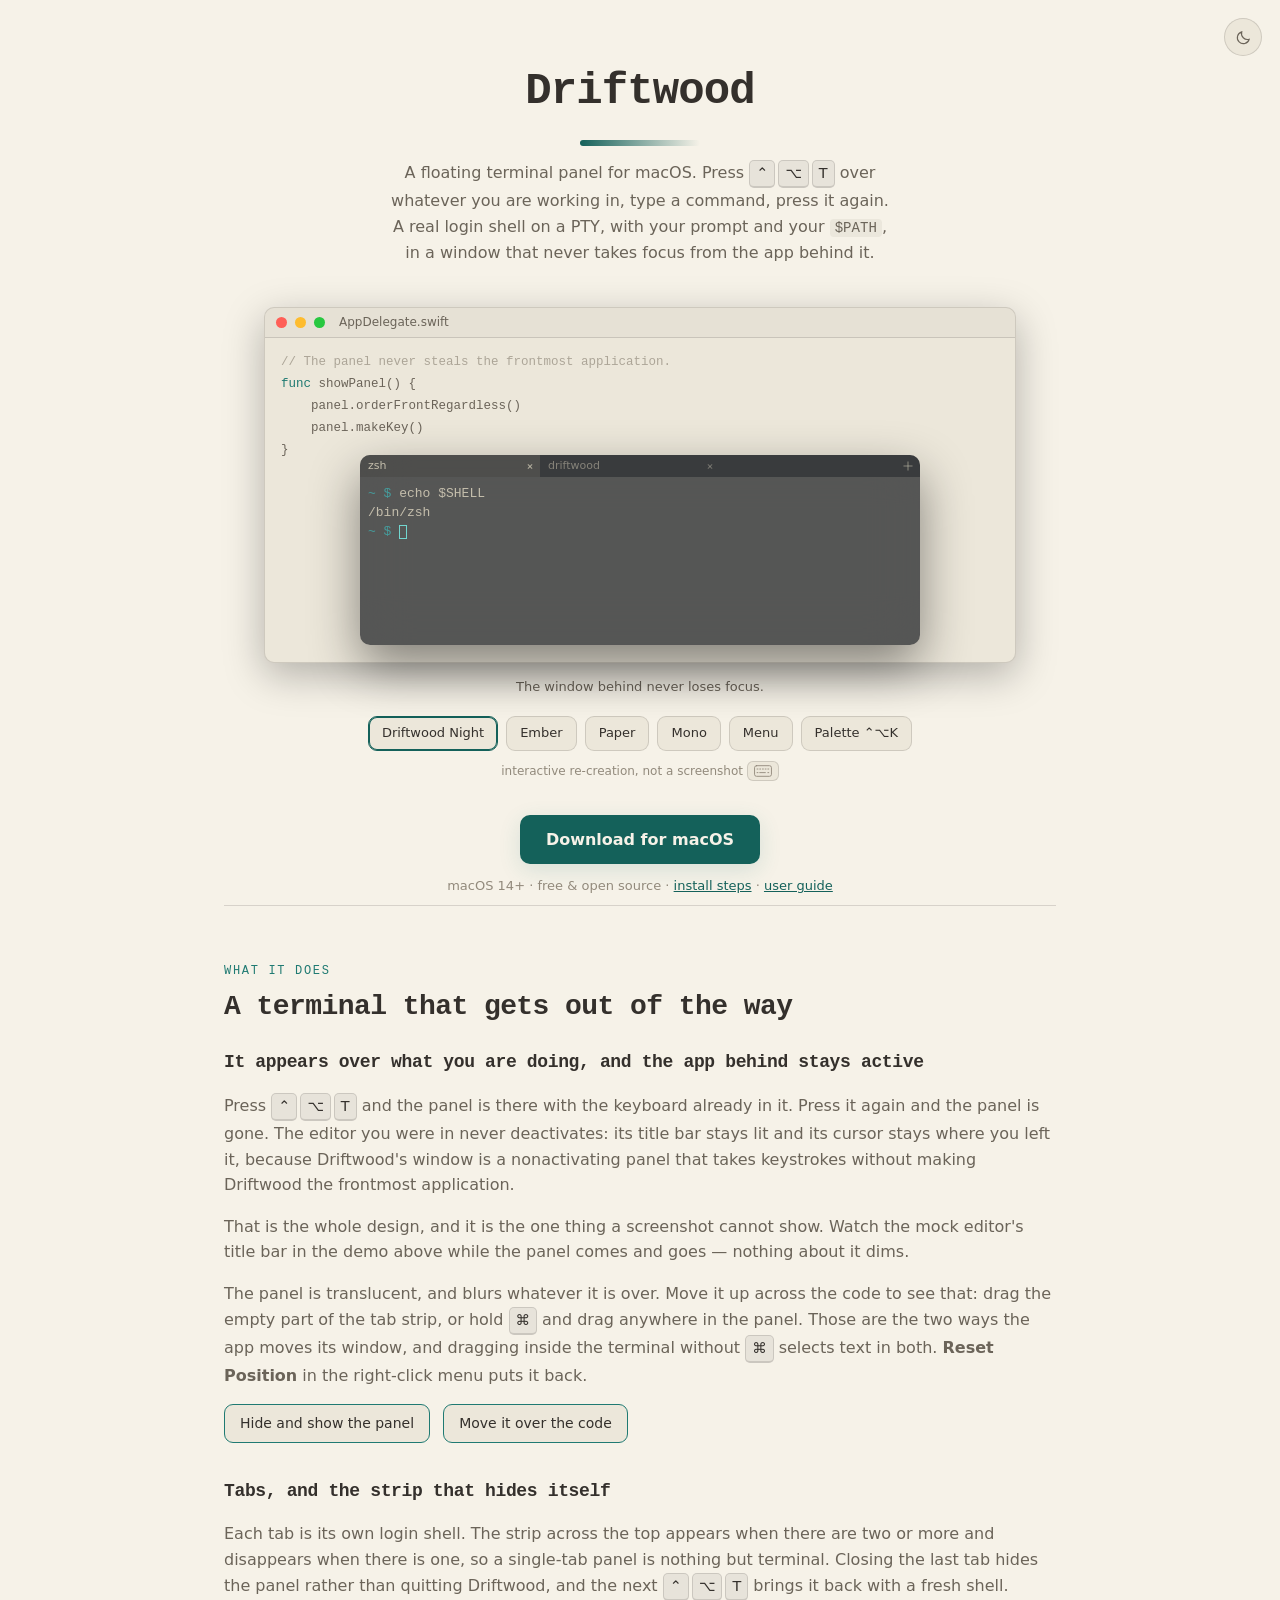
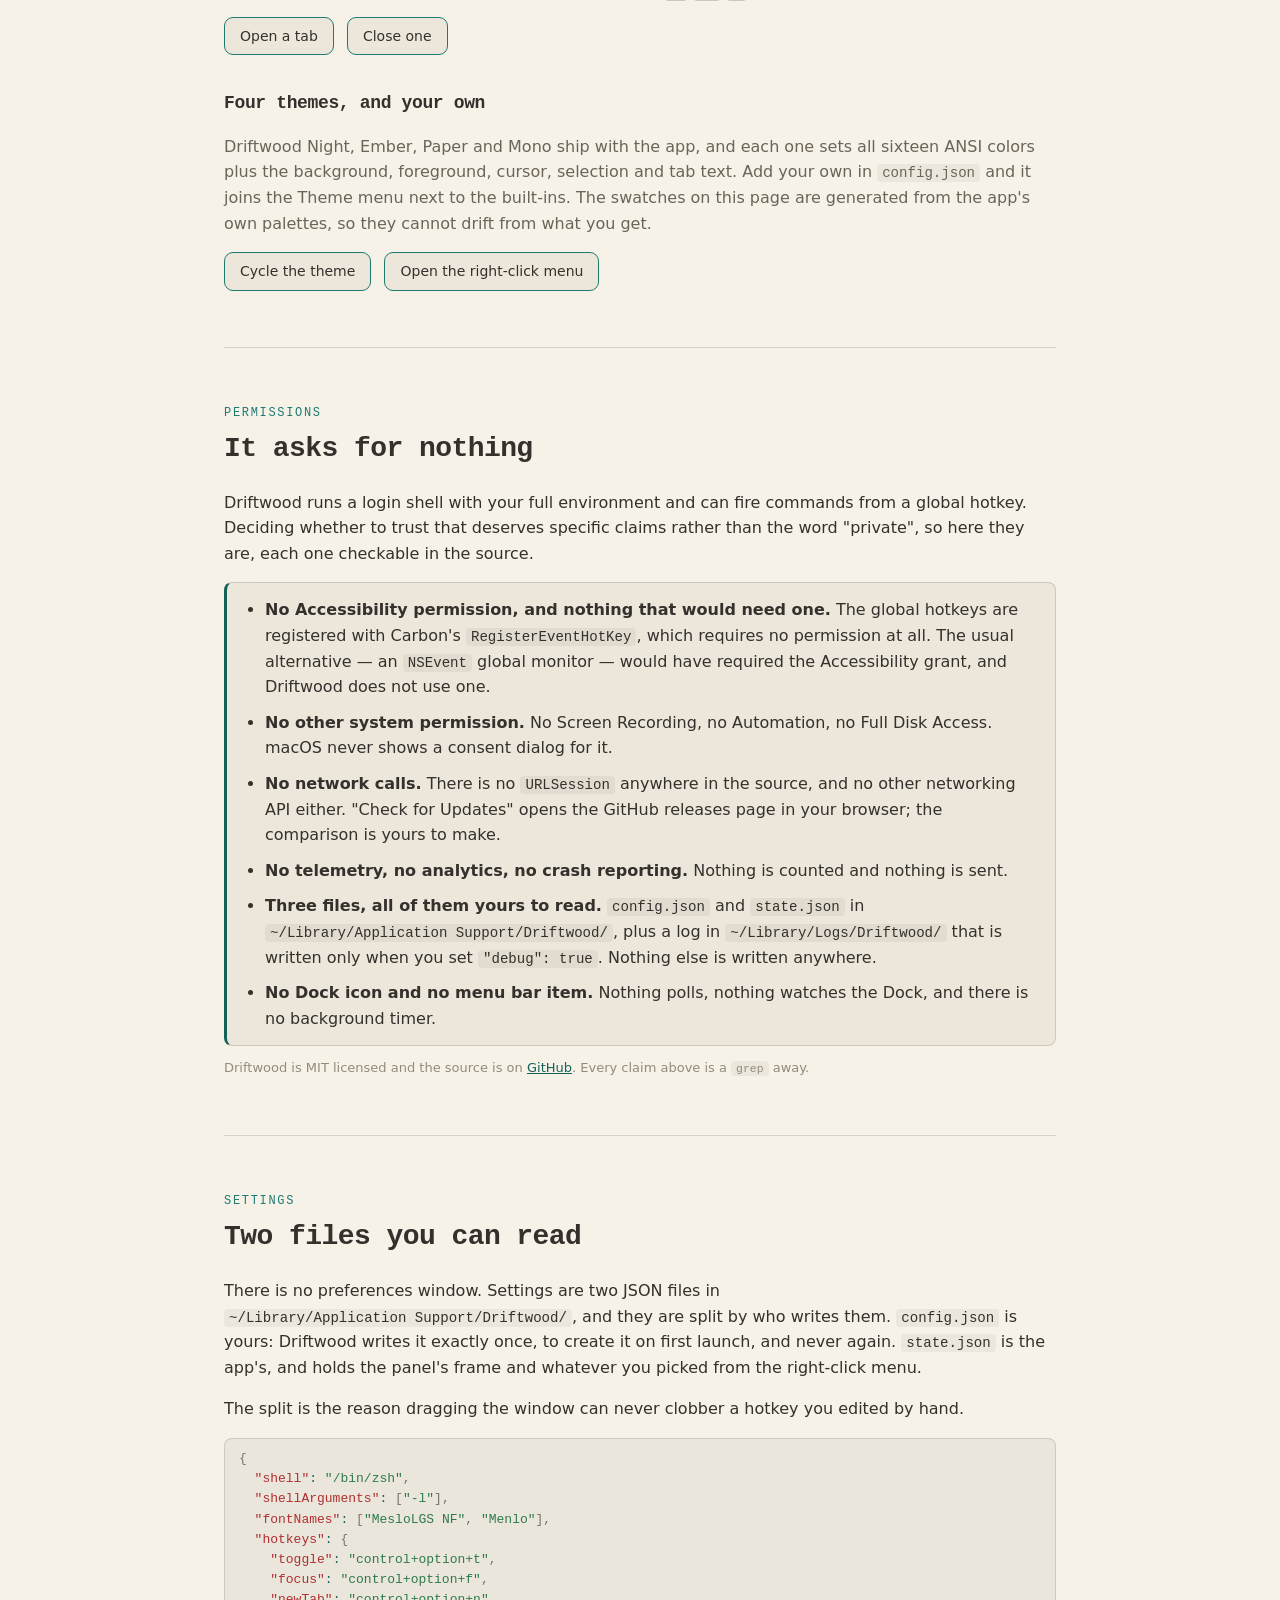
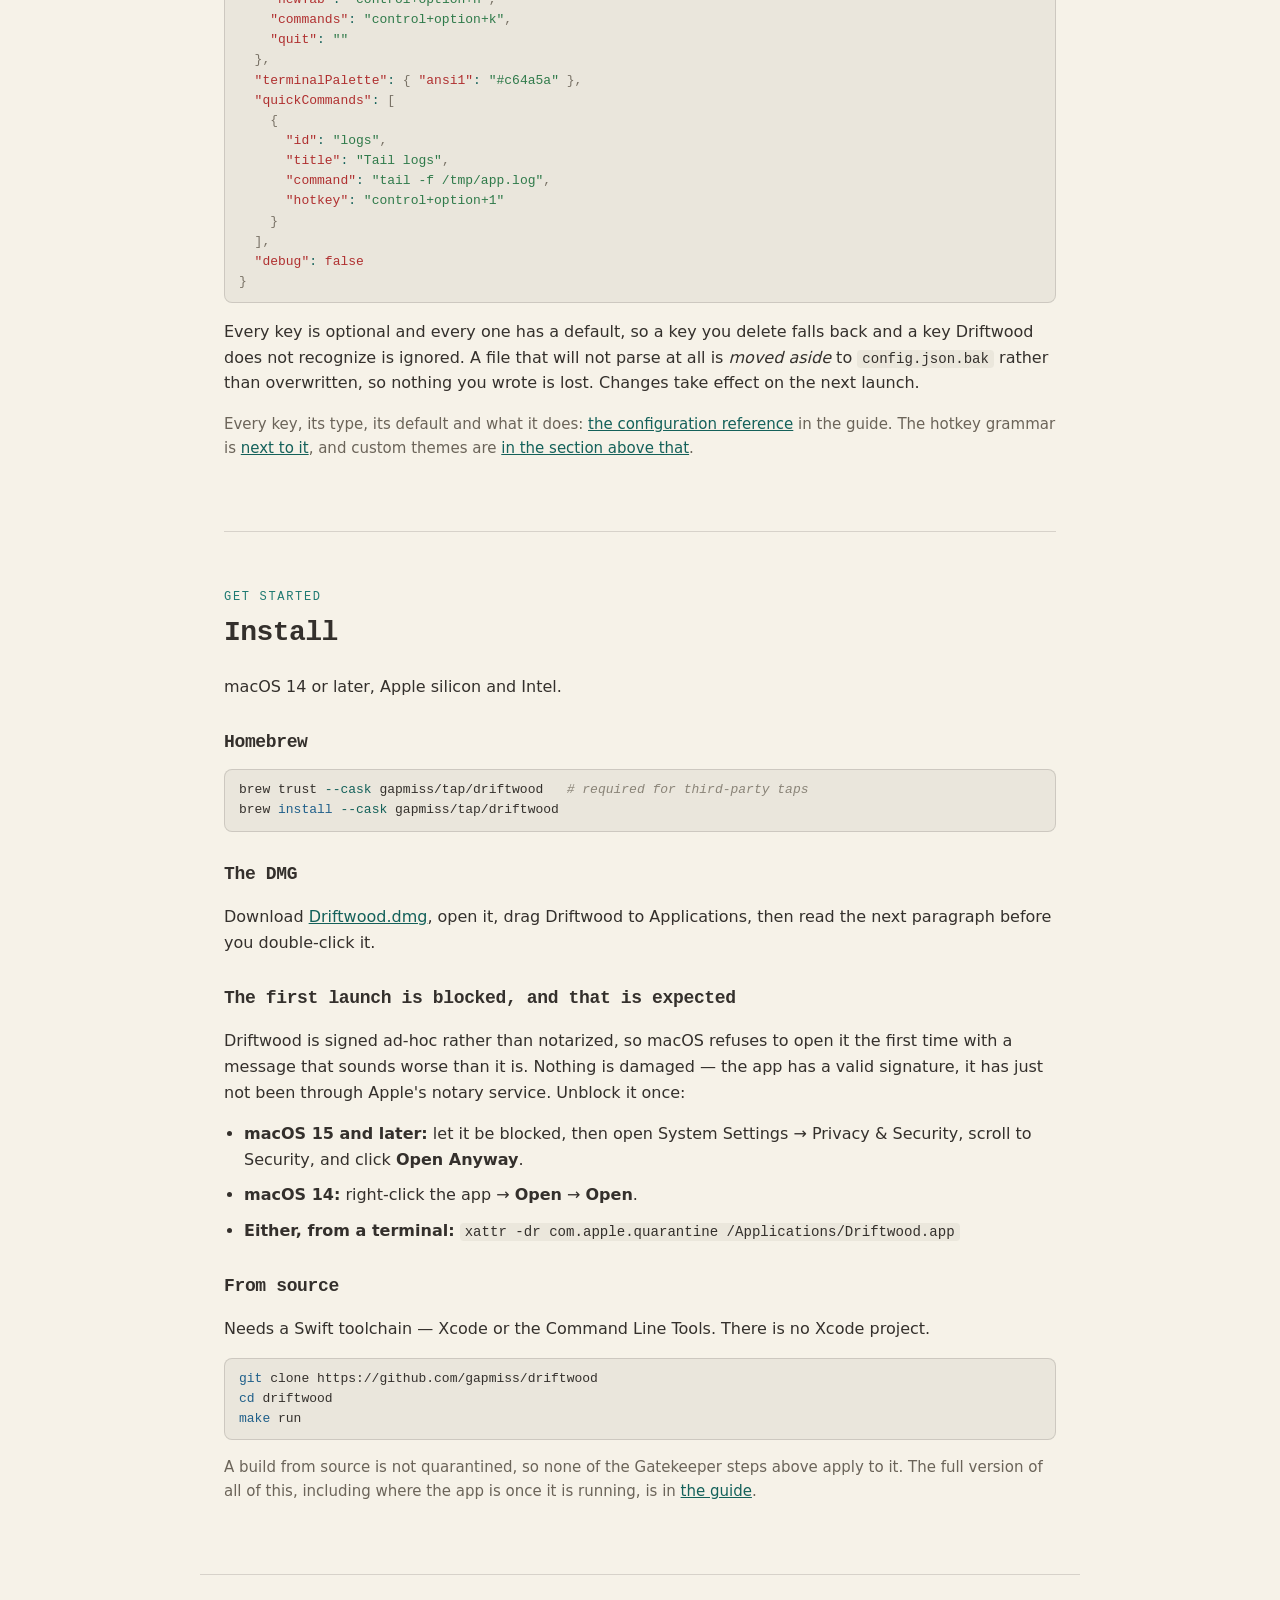
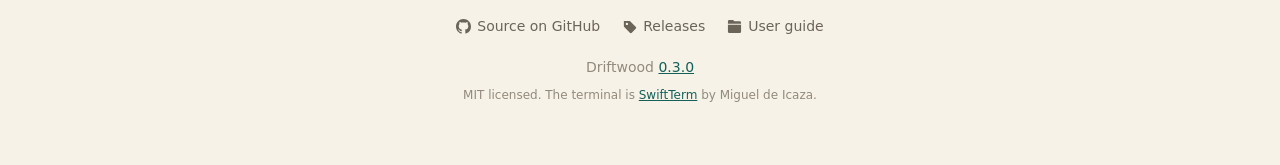
==== commit f351cf3b: "Release 0.3.0 Bump VERSION, the bundle plist, both website footers and CLAUDE.md's intro, and date t" ====
--- a/docs/index.html
+++ b/docs/index.html
@@ -85,6 +85,9 @@
             <button type="button" class="dw-tab-btn">driftwood</button>
             <button type="button" class="dw-close" aria-label="Close driftwood"></button>
           </div>
+          <!-- The strip the tabs may never take: the window's drag handle,
+               kept between the last tab and the "+". -->
+          <div class="dw-drag-gap" aria-hidden="true"></div>
           <button type="button" class="dw-newtab" id="newtab" aria-label="New tab"></button>
         </div>
 
@@ -365,7 +368,7 @@
     </a>
   </nav>
   <p class="version">
-    Driftwood <a href="https://github.com/gapmiss/driftwood/releases/latest">0.2.0</a>
+    Driftwood <a href="https://github.com/gapmiss/driftwood/releases/latest">0.3.0</a>
   </p>
   <p class="legal">
     MIT licensed. The terminal is
--- a/docs/panel.css
+++ b/docs/panel.css
@@ -178,9 +178,13 @@
 .dw-tabs[hidden] { display: none; }
 
 /* Tabs share the strip evenly, capped at 180px and floored at 60px, from
-   TabBar.tabWidth. The tab and its close button are siblings rather than one
-   nested inside the other: both are real buttons, and a button inside a
-   button is invalid markup that browsers resolve by dropping one of them. */
+   TerminalMetrics.tabWidth. `flex: 1 1 0` against the fixed-width gap and "+"
+   beside them is the same arithmetic: the tabs divide whatever those two have
+   not taken.
+
+   The tab and its close button are siblings rather than one nested inside the
+   other: both are real buttons, and a button inside a button is invalid markup
+   that browsers resolve by dropping one of them. */
 .dw-tab {
   position: relative;
   display: flex;
@@ -245,10 +249,17 @@
   background: rgb(var(--dw-tab-text-rgb) / 0.8);
 }
 
-/* The "+", 24px wide (TabBar.newTabButtonWidth). `margin-left: auto` pins it
-   to the right edge, which is where TabBar.newTabRect puts it — the gap it
-   leaves between the last tab and the "+" is the strip's empty region, and in
-   the app that region is the window's drag handle. */
+/* Strip the tabs may never take, held between the last tab and the "+" so the
+   drag handle survives a panel full of tabs — TerminalMetrics.tabStripDragHandle.
+   `flex: 0 0` so it neither grows nor shrinks; slack past the tabs' 180px cap
+   still collects to its right, which makes the empty region one continuous
+   piece rather than two. */
+.dw-drag-gap {
+  flex: 0 0 44px;
+}
+
+/* The "+", 24px wide (TerminalMetrics.newTabButtonWidth). `margin-left: auto`
+   pins it to the right edge, which is where TabBar.newTabRect puts it. */
 .dw-newtab {
   position: relative;
   width: 24px;
@@ -428,10 +439,17 @@
 .dw-menuwrap { position: relative; }
 
 /* A submenu opens to the right of its parent row, clamped back inside the
-   stage by driftwood.js when there is no room. */
+   stage by driftwood.js when there is no room.
+
+   The 6px gap is this page's own: NSMenu overlaps its parent by a few points
+   instead. Two panels of the same color with a hairline between them read as
+   one shape on a web page, where there is no window shadow between them to
+   separate the two. Nothing depends on the pointer travelling from the row to
+   the submenu without leaving either — a submenu closes when another row is
+   hovered, not when the pointer leaves this one. */
 .dw-submenu {
   top: 0;
-  left: 100%;
+  left: calc(100% + 6px);
   min-width: 150px;
 }
 
@@ -445,6 +463,15 @@
                                      which NSMenu reserves whether or not any
                                      row in the menu is checked */
   font: inherit;
+  /* A row is 23px tall: 13px text on a 1.15 line box, plus 4px above and
+     below. NSMenu's own rows measure 22.5pt at this font size, and the page's
+     body line-height of 1.6 was making them 29px — a menu a quarter taller
+     than the one it re-creates.
+
+     **After `font: inherit`, not before.** `font` is a shorthand, so it resets
+     `line-height` to whatever it inherits; declared above this line it undid
+     it silently and the rows stayed 29px. */
+  line-height: 1.15;
   color: inherit;
   text-align: left;
   background: none;
@@ -458,9 +485,10 @@
   outline: none;
 }
 
-/* Inert rows: everything the re-creation cannot honestly do — the three
-   checkmarked toggles, Reset Position, Edit Configuration…, Check for
-   Updates… and Quit. They are drawn dimmed and marked aria-disabled rather
+/* Inert rows: everything the re-creation cannot honestly do — Launch at Login,
+   Edit Configuration…, Check for Updates… and Quit. Theme, Font Size, Opacity,
+   When Unfocused, New Tab, Quick Commands and Reset Position are all live on
+   this page. They are drawn dimmed and marked aria-disabled rather
    than removed, because the menu is also the guide to what the real menu
    contains. Arrow keys still land on them, which is how NSMenu behaves. */
 .dw-menuitem[aria-disabled="true"] { color: var(--text-tertiary); }
@@ -494,6 +522,7 @@
    sentence that says which rows above it are real. */
 .dw-menu-version {
   padding: 4px 12px 4px 26px;
+  line-height: 1.15;              /* the row height `.dw-menuitem` sets */
   color: var(--text-tertiary);
 }
 .dw-menu-note {
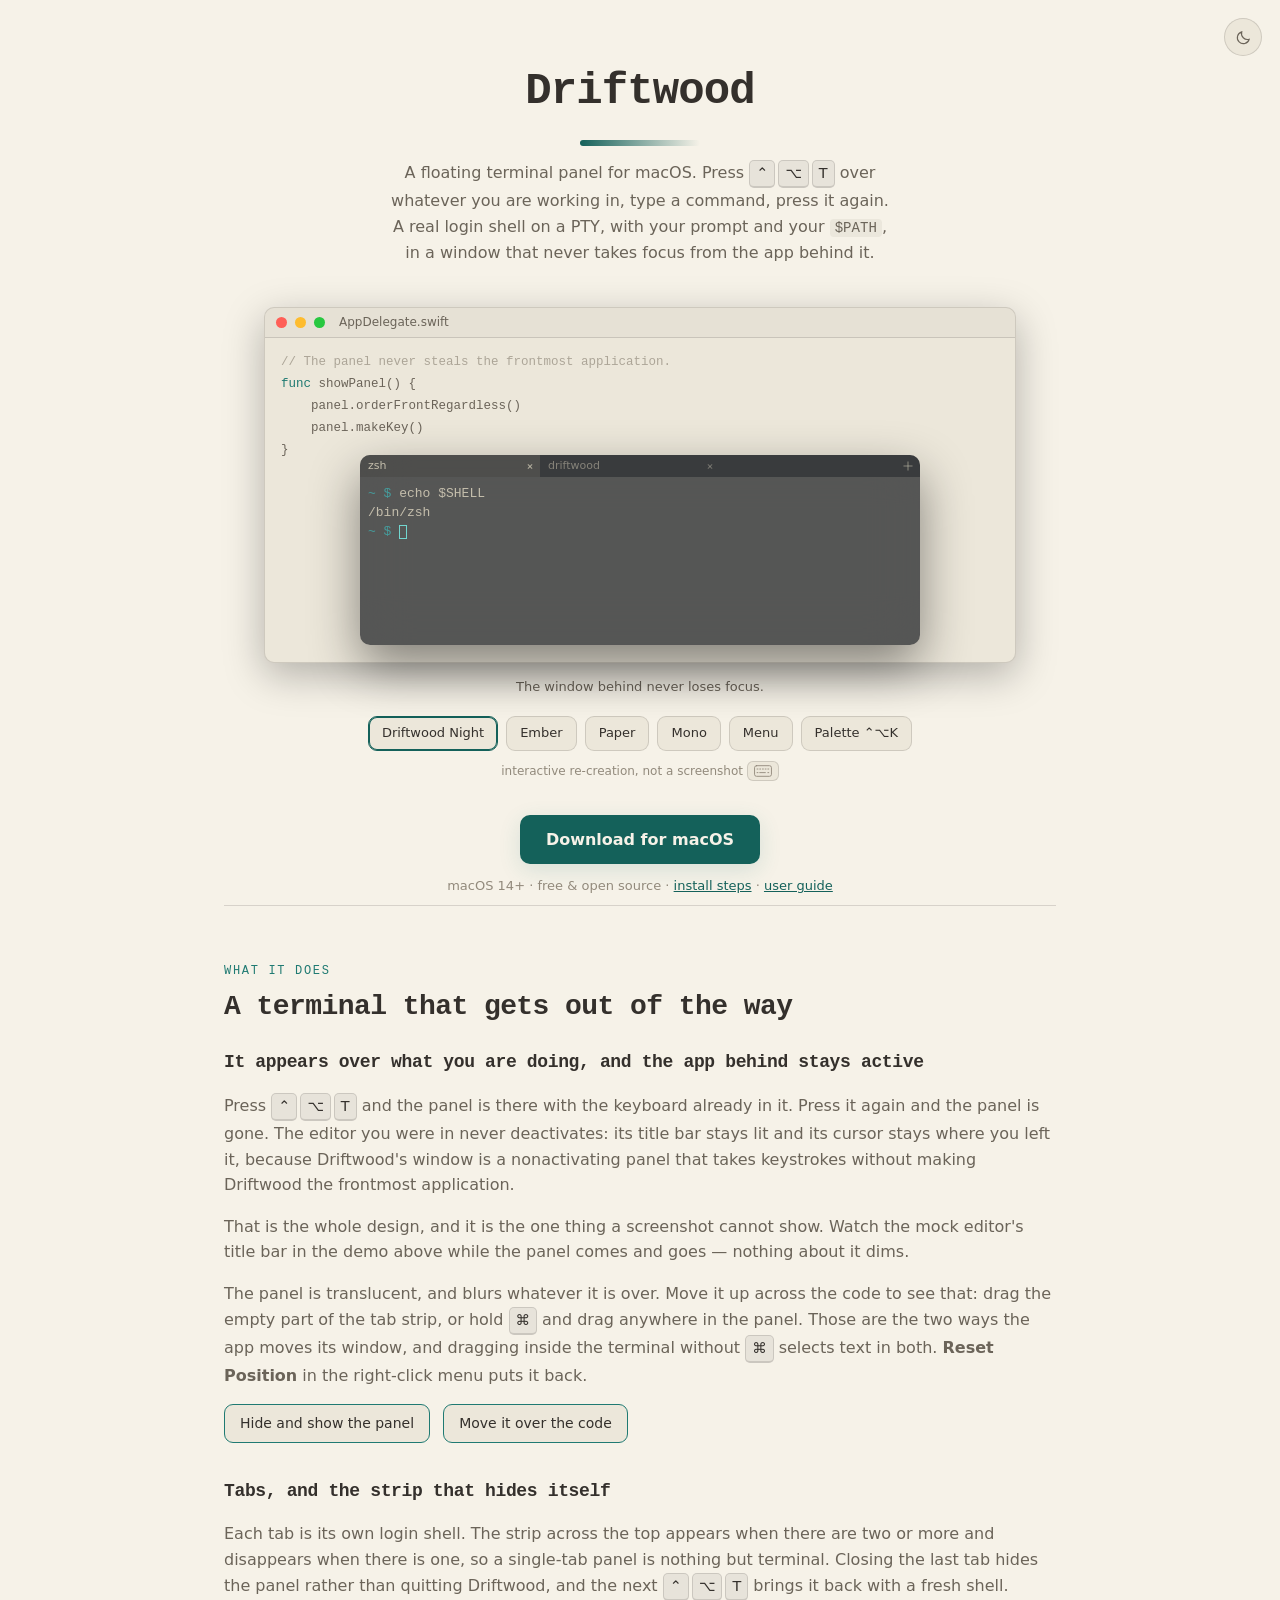
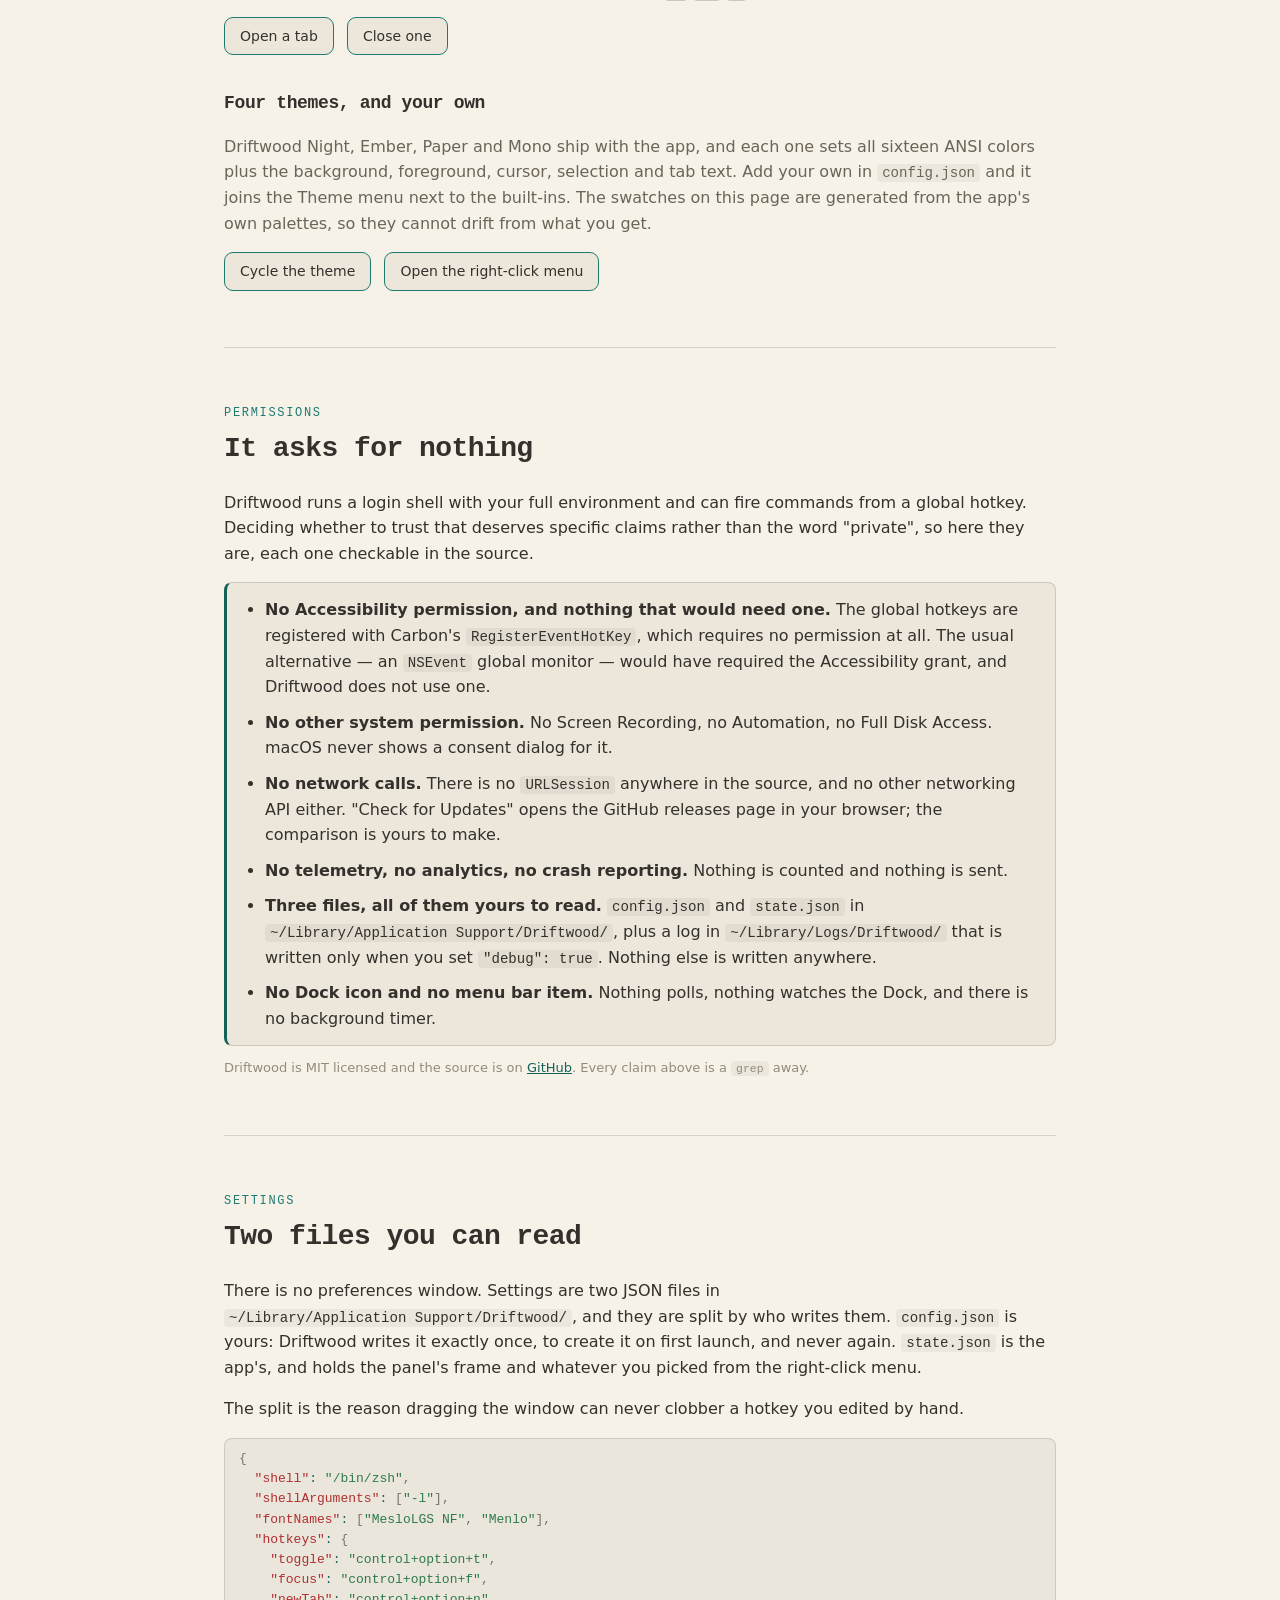
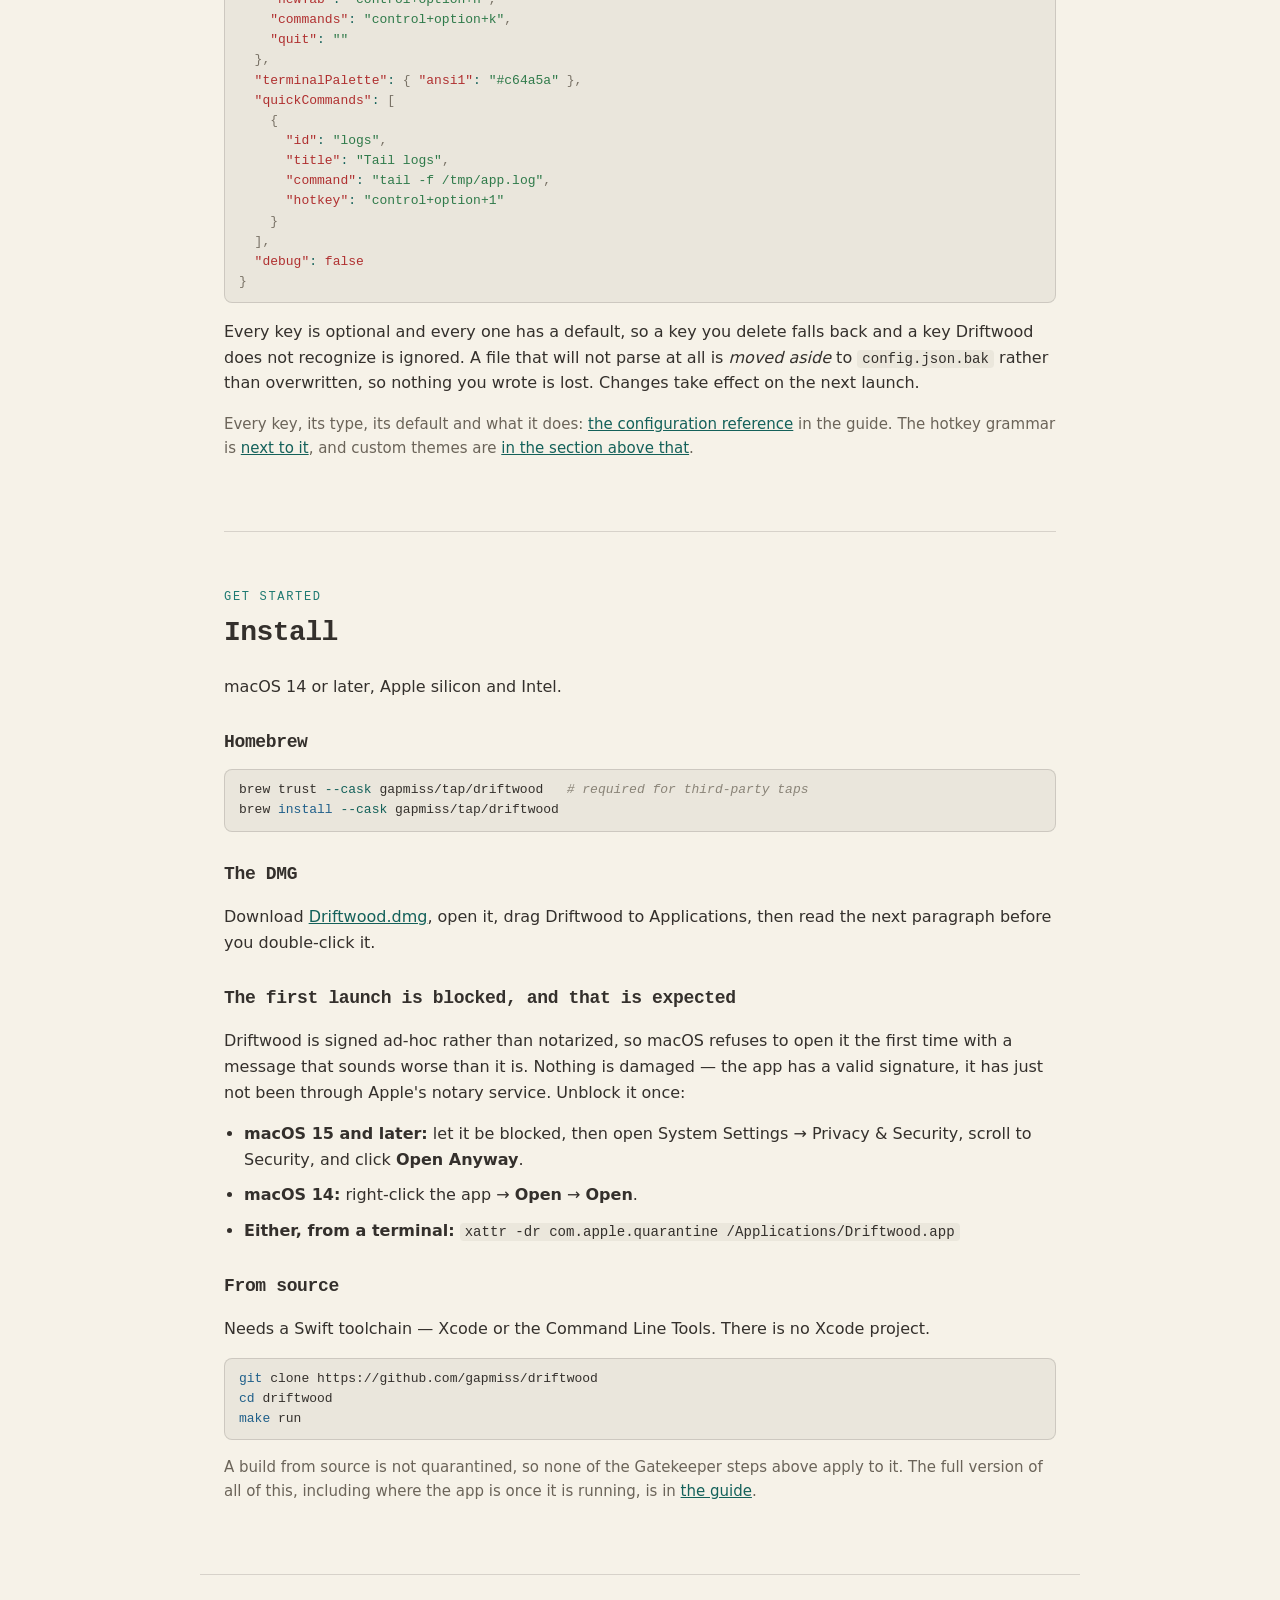
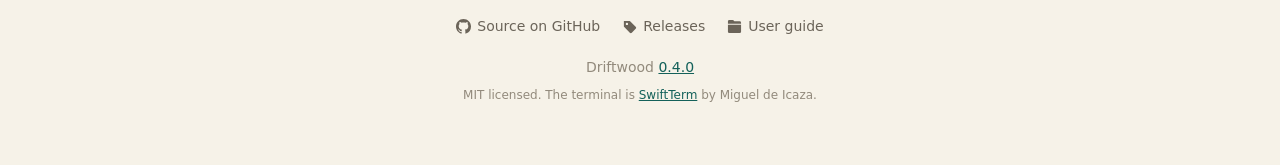
==== commit 6d4bbe52: "Release 0.4.0 VERSION, the bundle plist, CLAUDE.md's intro, both website footers and the generated d" ====
--- a/docs/index.html
+++ b/docs/index.html
@@ -368,7 +368,7 @@
     </a>
   </nav>
   <p class="version">
-    Driftwood <a href="https://github.com/gapmiss/driftwood/releases/latest">0.3.0</a>
+    Driftwood <a href="https://github.com/gapmiss/driftwood/releases/latest">0.4.0</a>
   </p>
   <p class="legal">
     MIT licensed. The terminal is
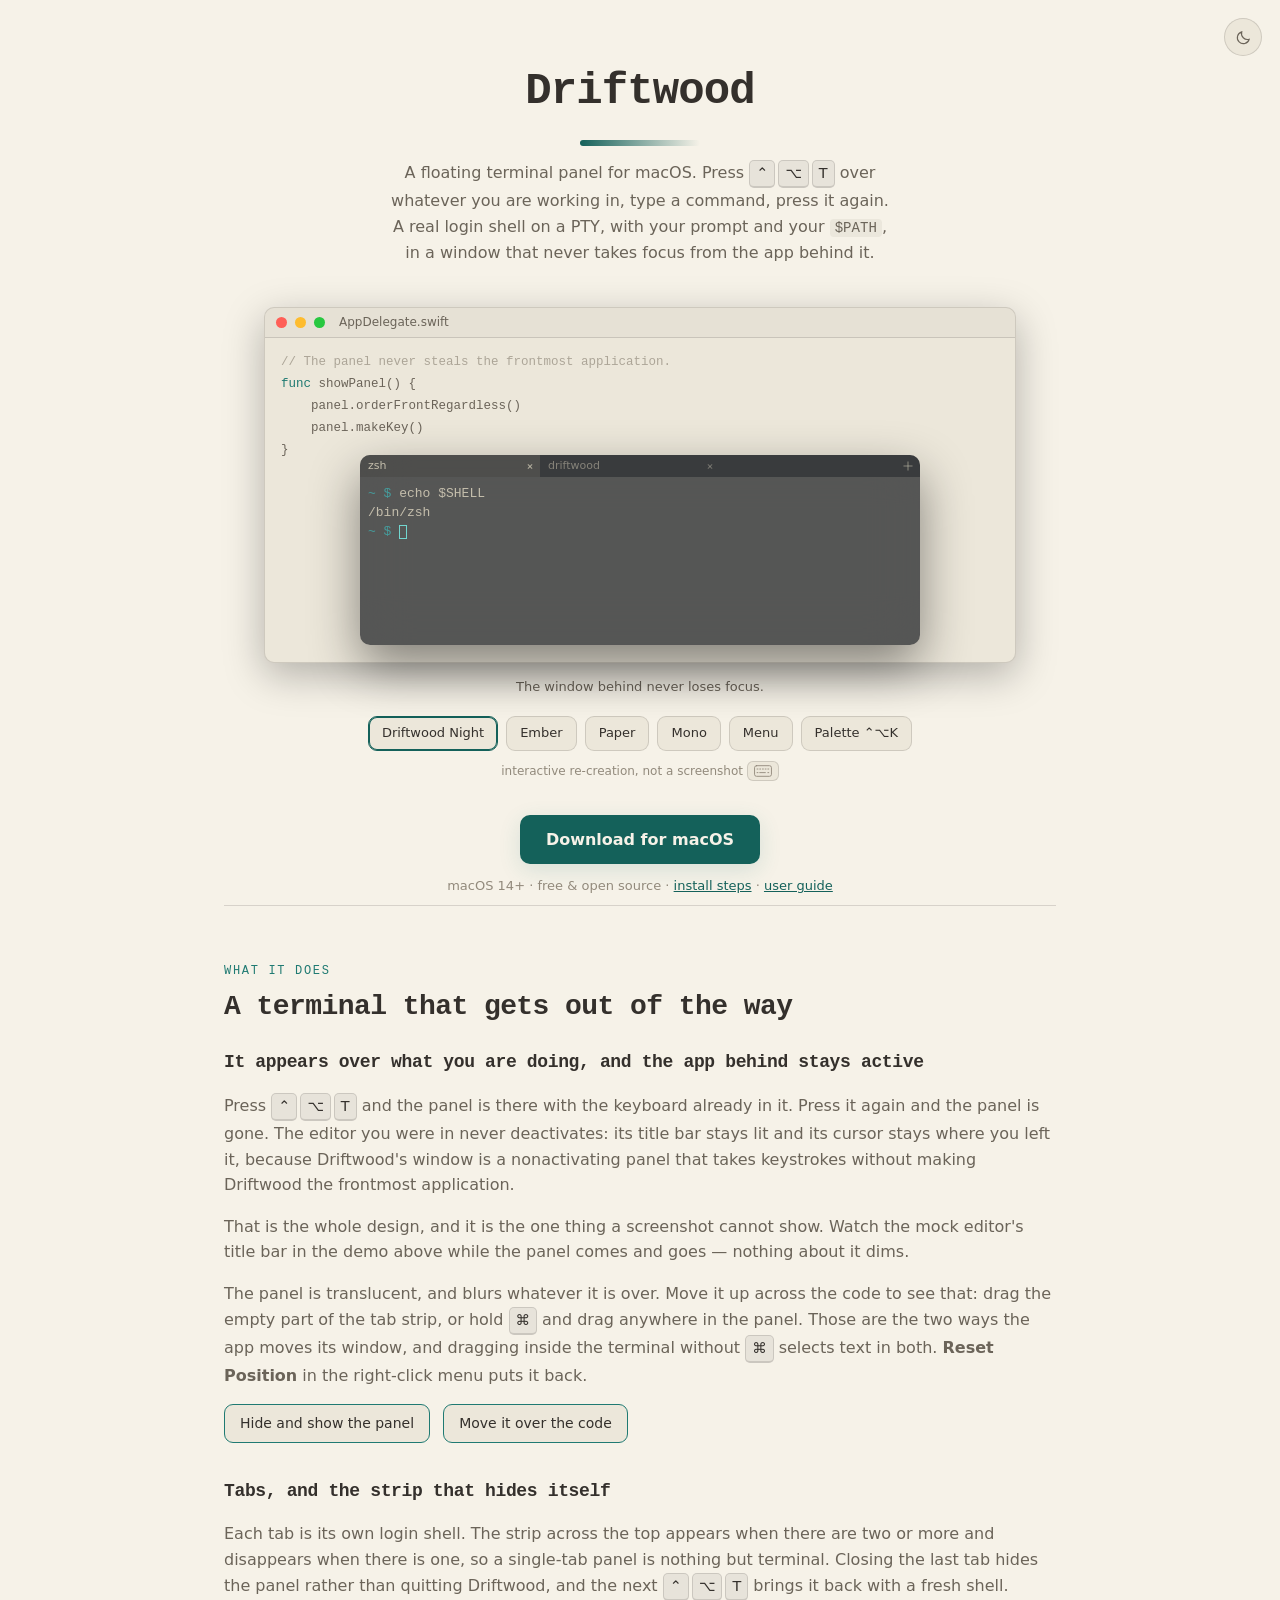
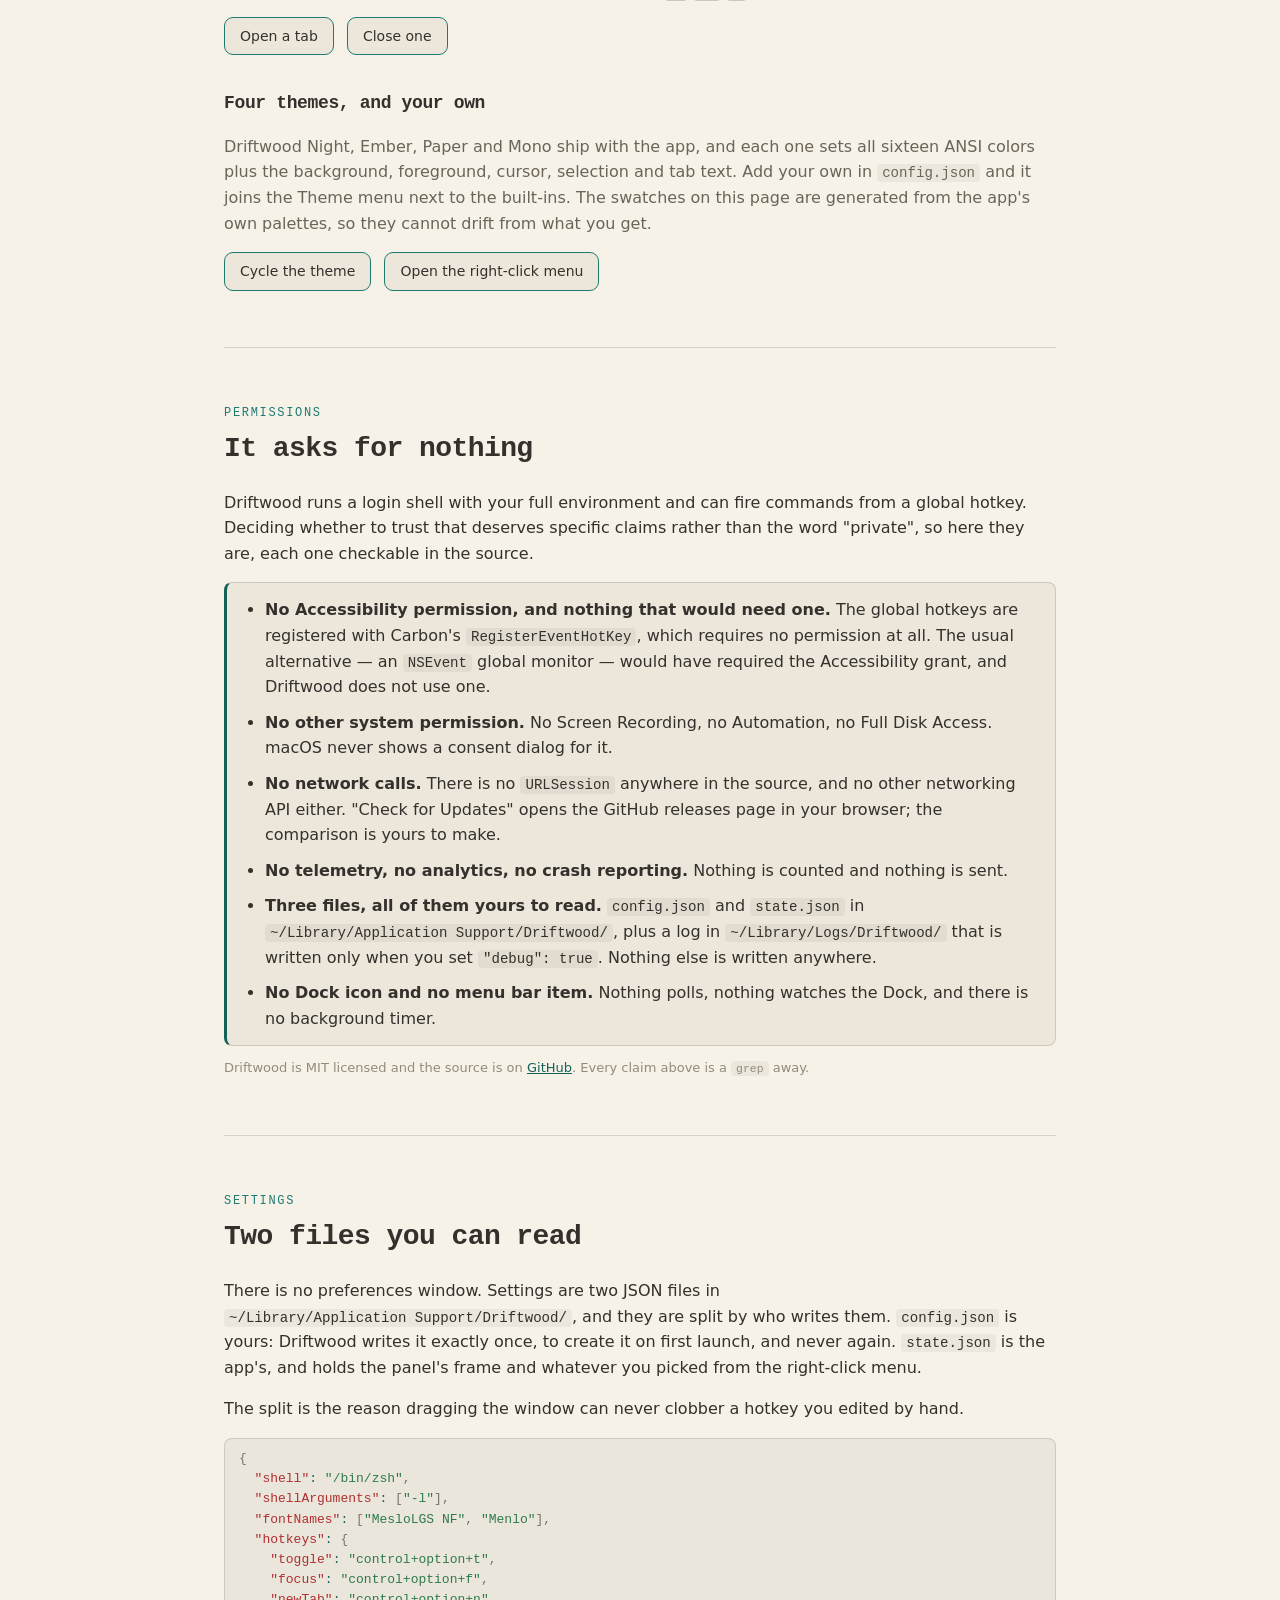
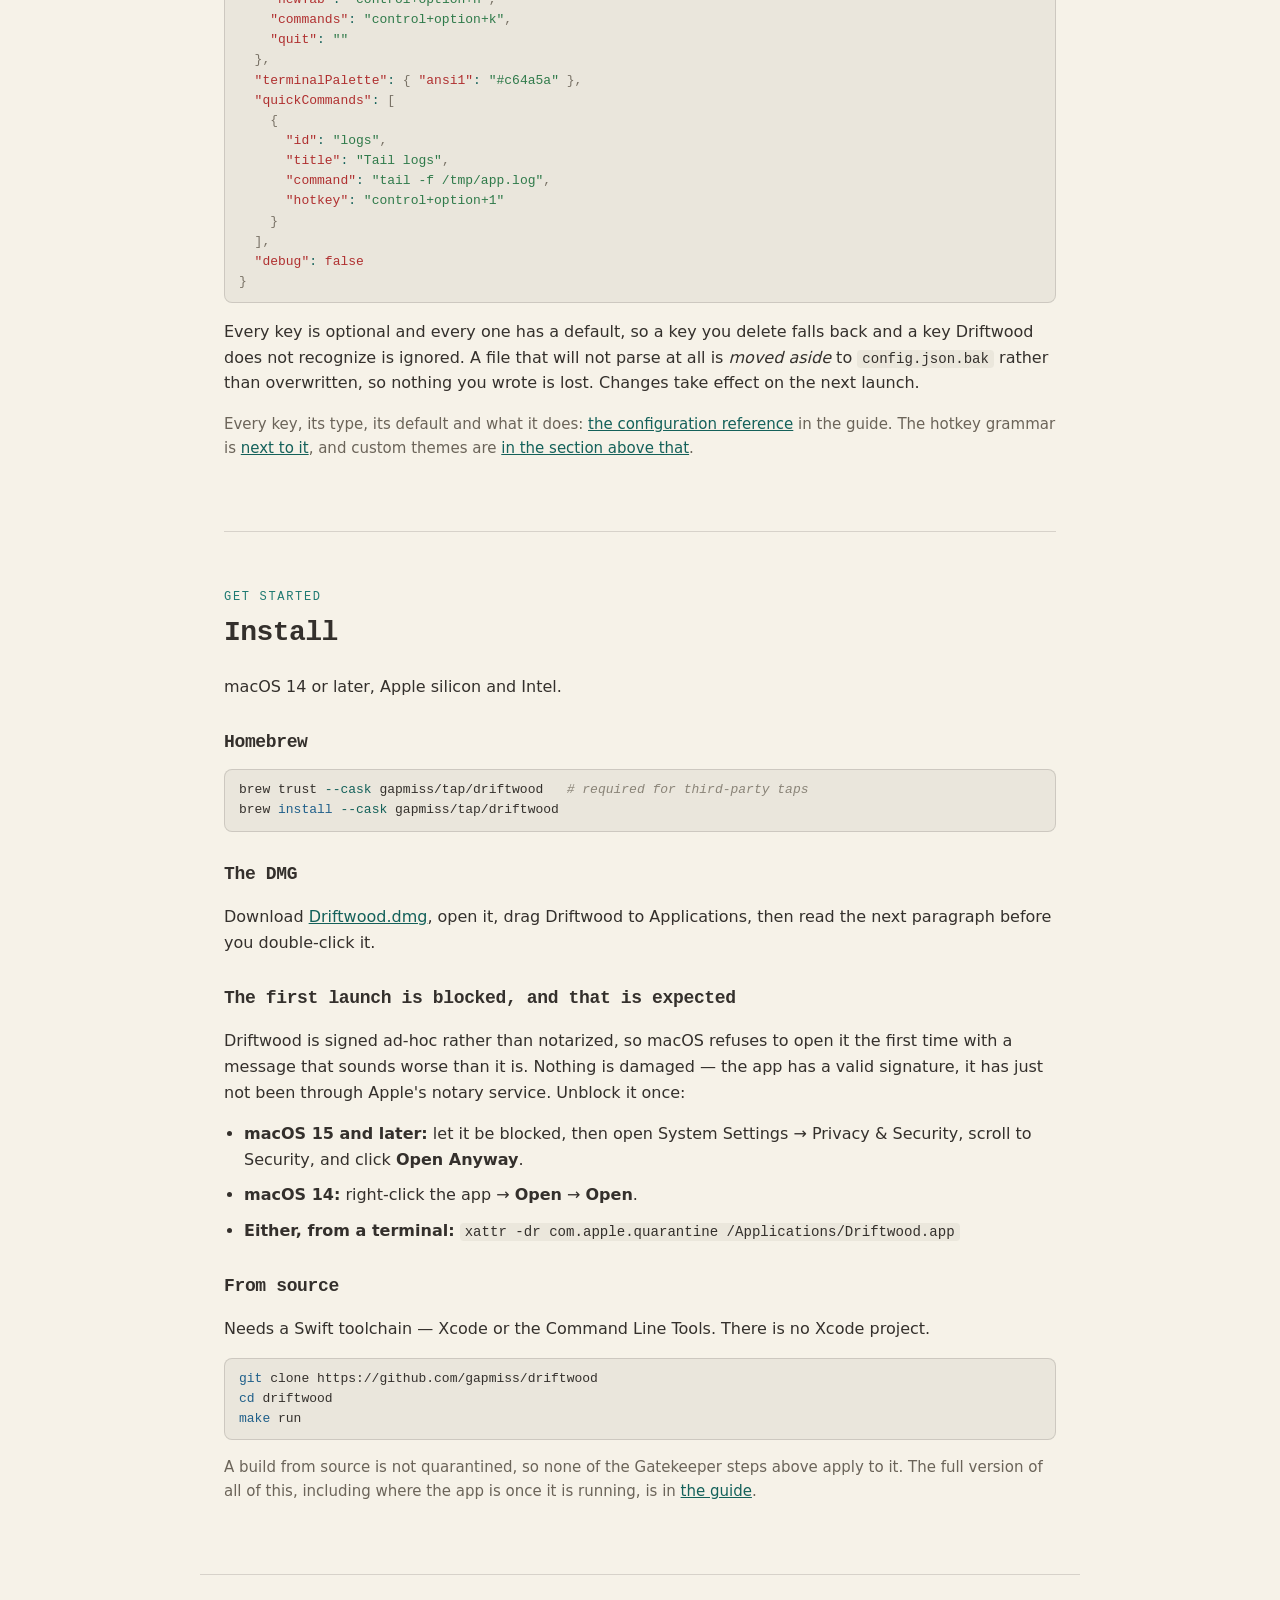
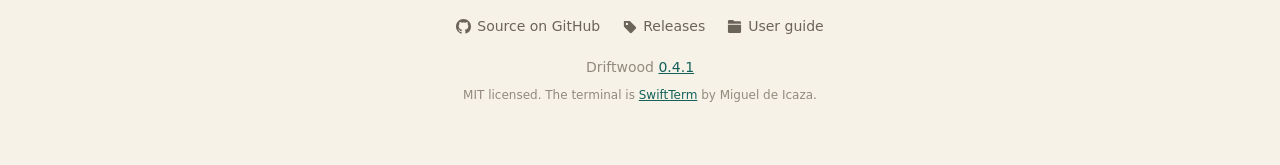
==== commit d9750377: "Release 0.4.1 Bump VERSION and every file make check holds to it, move the focus-reclaim fix out of " ====
--- a/docs/index.html
+++ b/docs/index.html
@@ -368,7 +368,7 @@
     </a>
   </nav>
   <p class="version">
-    Driftwood <a href="https://github.com/gapmiss/driftwood/releases/latest">0.4.0</a>
+    Driftwood <a href="https://github.com/gapmiss/driftwood/releases/latest">0.4.1</a>
   </p>
   <p class="legal">
     MIT licensed. The terminal is
